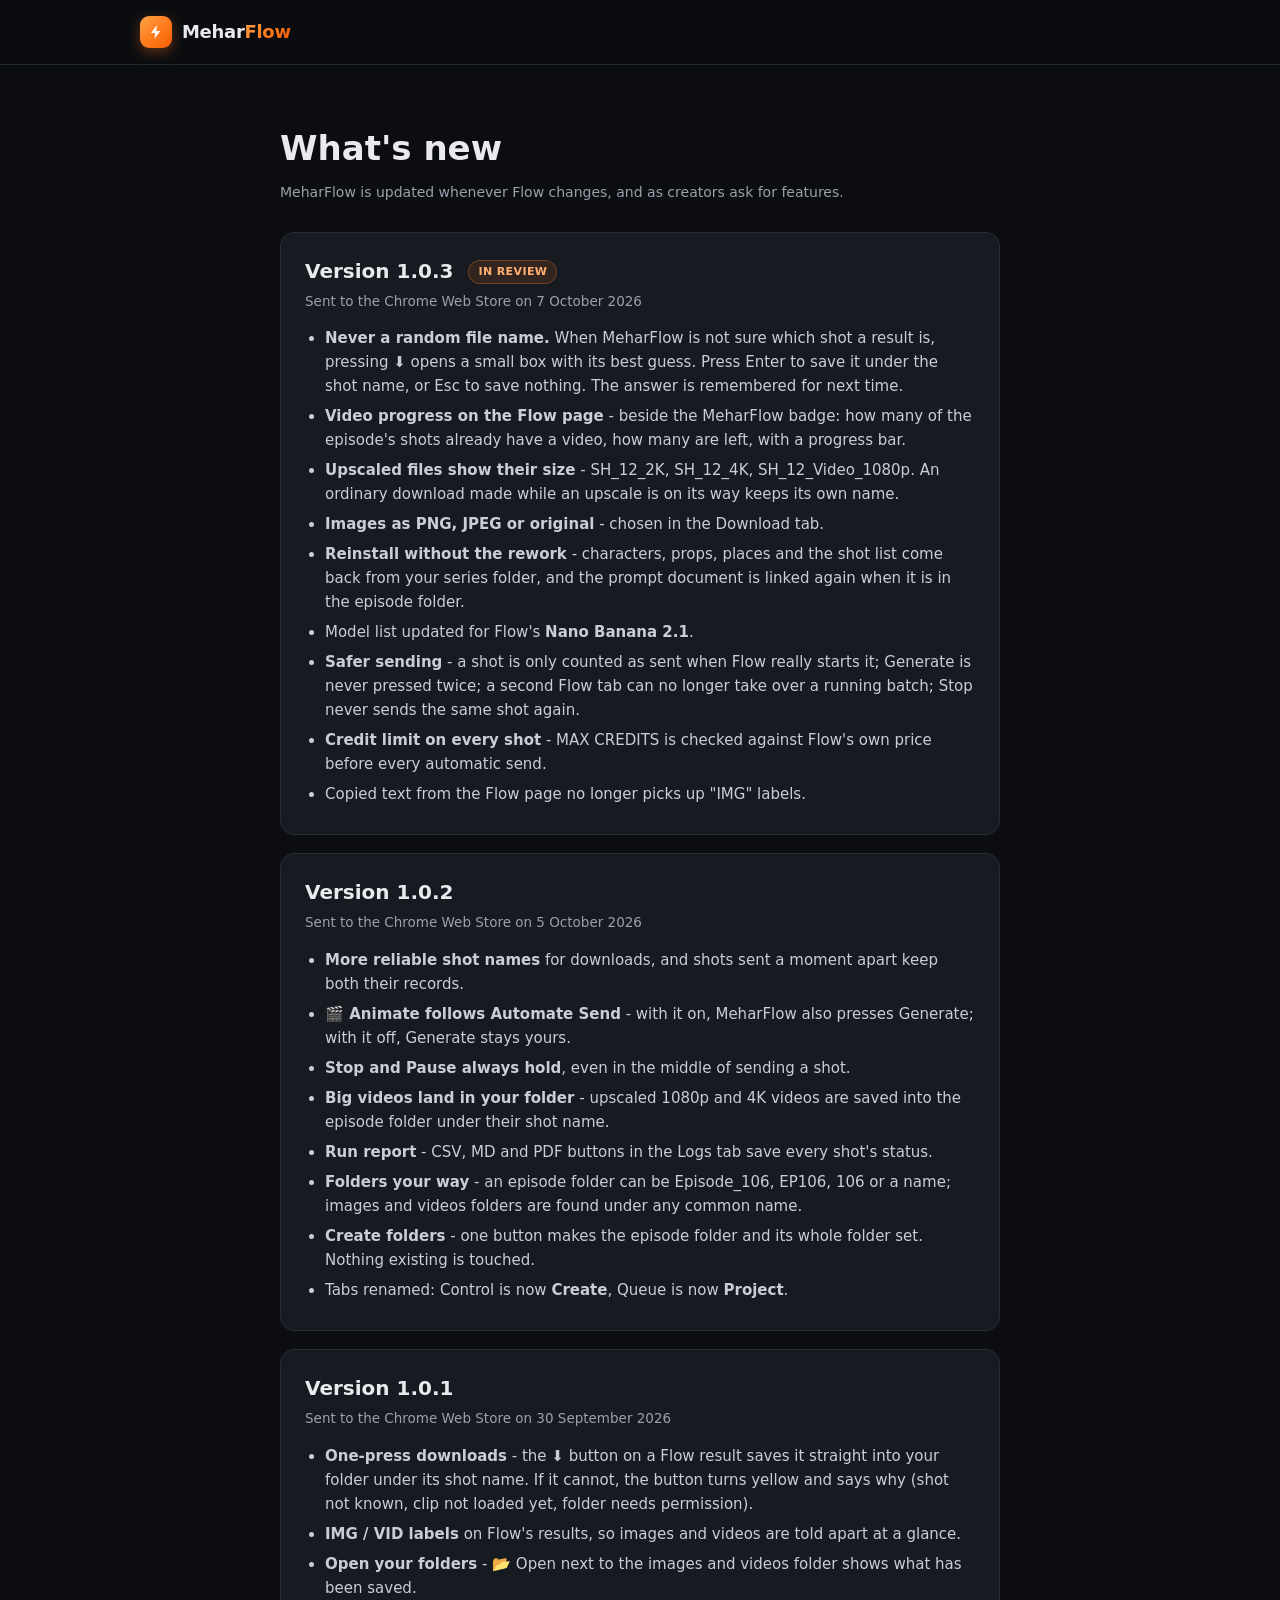
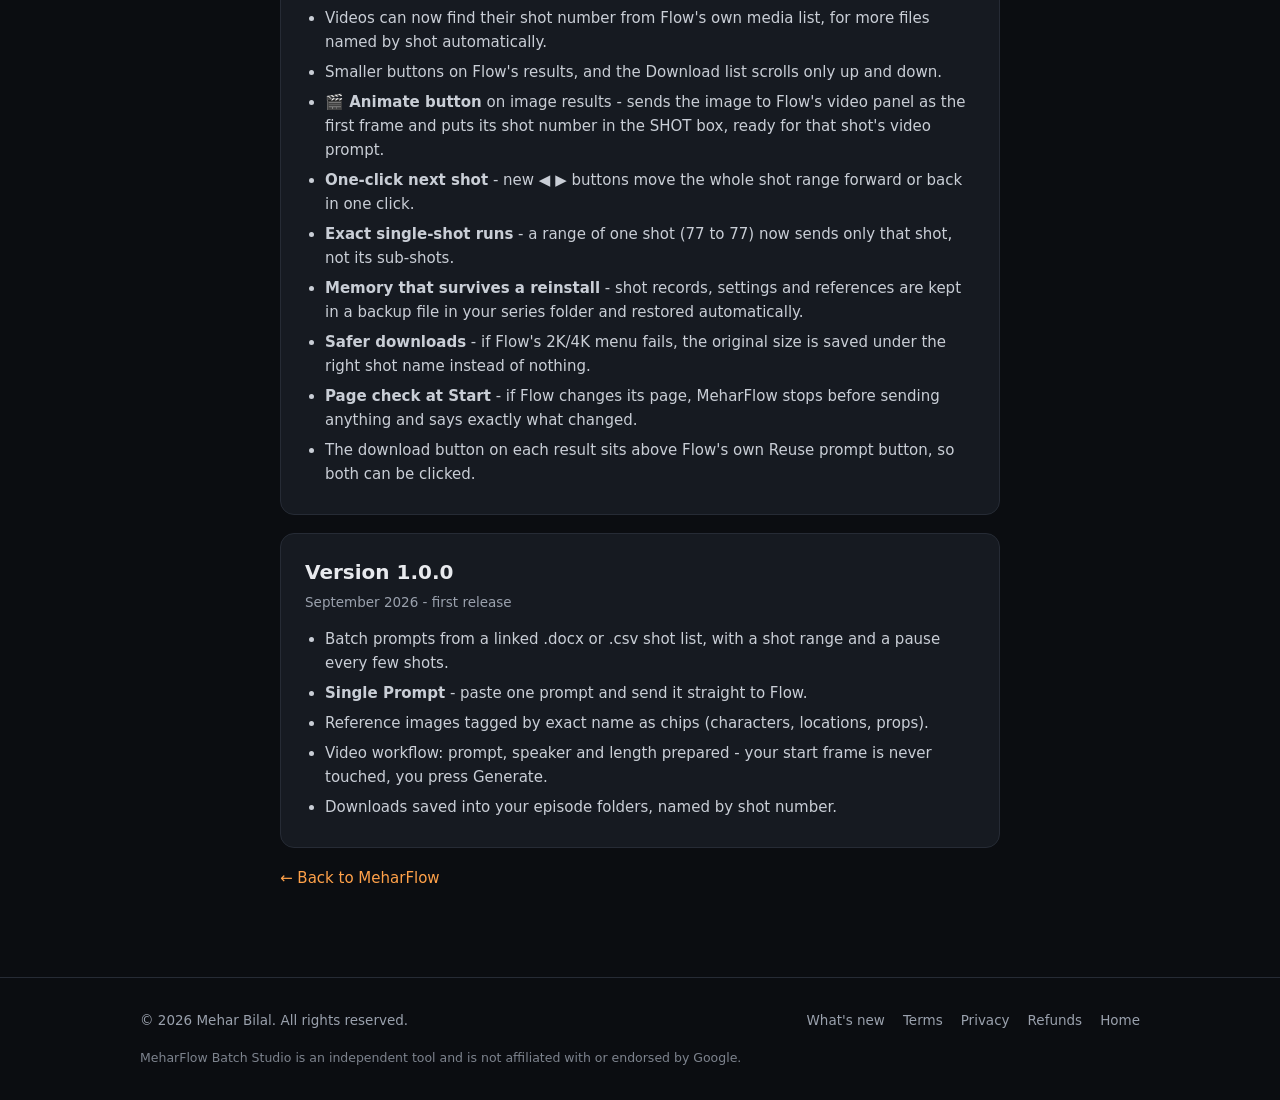
==== changelog.html @ 1f82aa05 "What's new: 1.0.3 in review Co-Authored-By: Claude Opus 5.5 <noreply@anthropic.com>" ====
<!DOCTYPE html>
<!-- MeharFlow website - Copyright (c) 2026 Mehar Bilal. All rights reserved. -->
<html lang="en">
<head>
  <meta charset="UTF-8">
  <meta name="viewport" content="width=device-width, initial-scale=1.0">
  <title>What's New - MeharFlow</title>
  <meta name="description" content="Release notes for MeharFlow Batch Studio, the Chrome extension for batch prompting in Flow.">
  <link rel="icon" href="icon128.png">
  <link rel="stylesheet" href="style.css">
  <style>
    .release { background: var(--card); border: 1px solid var(--line); border-radius: var(--radius); padding: 22px 24px; margin: 0 0 18px; }
    .release h2 { margin: 0; font-size: 20px; text-align: left; }
    .release .when { color: var(--muted); font-size: 13.5px; margin: 4px 0 14px; }
    .release ul { margin: 0; padding-left: 20px; }
    .release li { margin: 6px 0; }
    .release .tag { display: inline-block; margin-left: 8px; padding: 2px 9px; border-radius: 999px; font-size: 11px; font-weight: 700; vertical-align: middle;
      color: #ffb070; background: rgba(255, 122, 26, 0.12); border: 1px solid rgba(255, 122, 26, 0.3); text-transform: uppercase; letter-spacing: 0.4px; }
  </style>
</head>
<body>
<header class="site"><div class="wrap">
  <a class="brand" href="index.html"><span class="logo"><svg width="16" height="16" viewBox="0 0 24 24" fill="#fff" aria-hidden="true"><path d="M13.2 2 4.5 13.6h6.1L9.8 22l8.7-11.6h-6.1z"/></svg></span><span>Mehar<span class="flow">Flow</span></span></a>
</div></header>

<main class="legal">
  <h1>What's new</h1>
  <div class="updated">MeharFlow is updated whenever Flow changes, and as creators ask for features.</div>

  <div class="release">
    <h2>Version 1.0.3 <span class="tag">In review</span></h2>
    <div class="when">Sent to the Chrome Web Store on 7 October 2026</div>
    <ul>
      <li><strong>Never a random file name.</strong> When MeharFlow is not sure which shot a result is, pressing ⬇ opens a small box with its best guess. Press Enter to save it under the shot name, or Esc to save nothing. The answer is remembered for next time.</li>
      <li><strong>Video progress on the Flow page</strong> - beside the MeharFlow badge: how many of the episode's shots already have a video, how many are left, with a progress bar.</li>
      <li><strong>Upscaled files show their size</strong> - SH_12_2K, SH_12_4K, SH_12_Video_1080p. An ordinary download made while an upscale is on its way keeps its own name.</li>
      <li><strong>Images as PNG, JPEG or original</strong> - chosen in the Download tab.</li>
      <li><strong>Reinstall without the rework</strong> - characters, props, places and the shot list come back from your series folder, and the prompt document is linked again when it is in the episode folder.</li>
      <li>Model list updated for Flow's <strong>Nano Banana 2.1</strong>.</li>
      <li><strong>Safer sending</strong> - a shot is only counted as sent when Flow really starts it; Generate is never pressed twice; a second Flow tab can no longer take over a running batch; Stop never sends the same shot again.</li>
      <li><strong>Credit limit on every shot</strong> - MAX CREDITS is checked against Flow's own price before every automatic send.</li>
      <li>Copied text from the Flow page no longer picks up "IMG" labels.</li>
    </ul>
  </div>

  <div class="release">
    <h2>Version 1.0.2</h2>
    <div class="when">Sent to the Chrome Web Store on 5 October 2026</div>
    <ul>
      <li><strong>More reliable shot names</strong> for downloads, and shots sent a moment apart keep both their records.</li>
      <li><strong>🎬 Animate follows Automate Send</strong> - with it on, MeharFlow also presses Generate; with it off, Generate stays yours.</li>
      <li><strong>Stop and Pause always hold</strong>, even in the middle of sending a shot.</li>
      <li><strong>Big videos land in your folder</strong> - upscaled 1080p and 4K videos are saved into the episode folder under their shot name.</li>
      <li><strong>Run report</strong> - CSV, MD and PDF buttons in the Logs tab save every shot's status.</li>
      <li><strong>Folders your way</strong> - an episode folder can be Episode_106, EP106, 106 or a name; images and videos folders are found under any common name.</li>
      <li><strong>Create folders</strong> - one button makes the episode folder and its whole folder set. Nothing existing is touched.</li>
      <li>Tabs renamed: Control is now <strong>Create</strong>, Queue is now <strong>Project</strong>.</li>
    </ul>
  </div>

  <div class="release">
    <h2>Version 1.0.1</h2>
    <div class="when">Sent to the Chrome Web Store on 30 September 2026</div>
    <ul>
      <li><strong>One-press downloads</strong> - the ⬇ button on a Flow result saves it straight into your folder under its shot name. If it cannot, the button turns yellow and says why (shot not known, clip not loaded yet, folder needs permission).</li>
      <li><strong>IMG / VID labels</strong> on Flow's results, so images and videos are told apart at a glance.</li>
      <li><strong>Open your folders</strong> - 📂 Open next to the images and videos folder shows what has been saved.</li>
      <li>Videos can now find their shot number from Flow's own media list, for more files named by shot automatically.</li>
      <li>Smaller buttons on Flow's results, and the Download list scrolls only up and down.</li>
      <li><strong>🎬 Animate button</strong> on image results - sends the image to Flow's video panel as the first frame and puts its shot number in the SHOT box, ready for that shot's video prompt.</li>
      <li><strong>One-click next shot</strong> - new ◀ ▶ buttons move the whole shot range forward or back in one click.</li>
      <li><strong>Exact single-shot runs</strong> - a range of one shot (77 to 77) now sends only that shot, not its sub-shots.</li>
      <li><strong>Memory that survives a reinstall</strong> - shot records, settings and references are kept in a backup file in your series folder and restored automatically.</li>
      <li><strong>Safer downloads</strong> - if Flow's 2K/4K menu fails, the original size is saved under the right shot name instead of nothing.</li>
      <li><strong>Page check at Start</strong> - if Flow changes its page, MeharFlow stops before sending anything and says exactly what changed.</li>
      <li>The download button on each result sits above Flow's own Reuse prompt button, so both can be clicked.</li>
    </ul>
  </div>

  <div class="release">
    <h2>Version 1.0.0</h2>
    <div class="when">September 2026 - first release</div>
    <ul>
      <li>Batch prompts from a linked .docx or .csv shot list, with a shot range and a pause every few shots.</li>
      <li><strong>Single Prompt</strong> - paste one prompt and send it straight to Flow.</li>
      <li>Reference images tagged by exact name as chips (characters, locations, props).</li>
      <li>Video workflow: prompt, speaker and length prepared - your start frame is never touched, you press Generate.</li>
      <li>Downloads saved into your episode folders, named by shot number.</li>
    </ul>
  </div>

  <p><a href="index.html">← Back to MeharFlow</a></p>
</main>

<footer class="site"><div class="wrap">
  <span>© 2026 Mehar Bilal. All rights reserved.</span>
  <nav><a href="changelog.html">What's new</a><a href="terms.html">Terms</a><a href="privacy.html">Privacy</a><a href="refund.html">Refunds</a><a href="index.html">Home</a></nav>
  <span class="note">MeharFlow Batch Studio is an independent tool and is not affiliated with or endorsed by Google.</span>
</div></footer>
</body>
</html>
---- style.css ----
/* MeharFlow website - Copyright (c) 2026 Mehar Bilal. All rights reserved. */
:root {
  --bg: #0b0d11;
  --bg-2: #12151b;
  --card: #161a21;
  --line: #262b35;
  --text: #e8eaee;
  --muted: #9aa1ad;
  --accent: #ff7a1a;
  --accent-2: #ffa149;
  --grad: linear-gradient(135deg, #ffa149 0%, #ff7a1a 55%, #f25c05 100%);
  --radius: 14px;
}

* { box-sizing: border-box; }
html { scroll-behavior: smooth; }
body {
  margin: 0;
  background: var(--bg);
  color: var(--text);
  font-family: Inter, "Segoe UI", Roboto, system-ui, sans-serif;
  line-height: 1.6;
  -webkit-font-smoothing: antialiased;
}
a { color: var(--accent-2); text-decoration: none; }
a:hover { text-decoration: underline; }

.wrap { max-width: 1040px; margin: 0 auto; padding: 0 20px; }

/* Header */
header.site {
  position: sticky; top: 0; z-index: 10;
  background: rgba(11, 13, 17, 0.85);
  backdrop-filter: blur(10px);
  border-bottom: 1px solid var(--line);
}
header.site .wrap { display: flex; align-items: center; justify-content: space-between; height: 64px; gap: 16px; }
.brand { display: flex; align-items: center; gap: 10px; color: var(--text); font-weight: 800; font-size: 18px; letter-spacing: -0.3px; }
.brand:hover { text-decoration: none; }
.brand .logo {
  width: 32px; height: 32px; border-radius: 9px; display: grid; place-items: center;
  background: var(--grad); box-shadow: 0 4px 14px rgba(255, 122, 26, 0.35);
}
.brand .flow { background: var(--grad); -webkit-background-clip: text; background-clip: text; color: transparent; }
nav.links { display: flex; gap: 22px; font-size: 14px; }
nav.links a { color: var(--muted); }
nav.links a:hover { color: var(--text); text-decoration: none; }

/* Buttons */
.btn {
  display: inline-block; padding: 12px 22px; border-radius: 10px; font-weight: 700; font-size: 15px;
  background: var(--grad); color: #fff; box-shadow: 0 6px 20px rgba(255, 122, 26, 0.35);
}
.btn:hover { text-decoration: none; filter: brightness(1.06); }
.btn.ghost { background: transparent; color: var(--text); border: 1px solid var(--line); box-shadow: none; }

/* Hero */
.hero { padding: 88px 0 64px; text-align: center; }
.badge {
  display: inline-block; padding: 5px 12px; border-radius: 999px; font-size: 12px; font-weight: 700;
  color: #ffb070; background: rgba(255, 122, 26, 0.12); border: 1px solid rgba(255, 122, 26, 0.3);
  letter-spacing: 0.4px; text-transform: uppercase;
}
.hero h1 { font-size: clamp(34px, 6vw, 56px); line-height: 1.1; margin: 20px 0 16px; letter-spacing: -1px; }
.hero h1 .flow { background: var(--grad); -webkit-background-clip: text; background-clip: text; color: transparent; }
.hero p.lead { font-size: clamp(16px, 2.2vw, 19px); color: var(--muted); max-width: 680px; margin: 0 auto 32px; }
.hero .cta { display: flex; gap: 12px; justify-content: center; flex-wrap: wrap; }

/* Sections */
section { padding: 64px 0; border-top: 1px solid var(--line); }
section h2 { font-size: clamp(26px, 4vw, 34px); margin: 0 0 10px; letter-spacing: -0.5px; text-align: center; }
section p.sub { color: var(--muted); text-align: center; max-width: 620px; margin: 0 auto 40px; }

.grid { display: grid; grid-template-columns: repeat(auto-fit, minmax(240px, 1fr)); gap: 16px; }
.card { background: var(--card); border: 1px solid var(--line); border-radius: var(--radius); padding: 22px; }
.card .ico { font-size: 22px; margin-bottom: 8px; }
.card h3 { margin: 0 0 6px; font-size: 17px; }
.card p { margin: 0; color: var(--muted); font-size: 14.5px; }

.steps { counter-reset: step; display: grid; gap: 14px; max-width: 720px; margin: 0 auto; }
.step { display: flex; gap: 16px; align-items: flex-start; background: var(--card); border: 1px solid var(--line); border-radius: var(--radius); padding: 18px 20px; }
.step::before {
  counter-increment: step; content: counter(step);
  flex: 0 0 32px; height: 32px; border-radius: 50%; display: grid; place-items: center;
  background: var(--grad); color: #fff; font-weight: 800;
}
.step h3 { margin: 2px 0 4px; font-size: 16px; }
.step p { margin: 0; color: var(--muted); font-size: 14.5px; }

.shot {
  max-width: 900px; margin: 0 auto; aspect-ratio: 16 / 10; border-radius: var(--radius);
  border: 1px dashed var(--line); background: var(--bg-2);
  display: grid; place-items: center; color: var(--muted); font-size: 14px; overflow: hidden;
}
.shot img { width: 100%; height: 100%; object-fit: cover; display: block; }

.price-grid { display: grid; grid-template-columns: repeat(auto-fit, minmax(280px, 1fr)); gap: 18px; max-width: 760px; margin: 0 auto; }
.price-card { max-width: 440px; width: 100%; margin: 0 auto; text-align: center; padding: 32px 26px; }
.price-card.featured { border-color: rgba(255, 122, 26, 0.55); box-shadow: 0 0 0 1px rgba(255, 122, 26, 0.25), 0 12px 40px rgba(255, 122, 26, 0.12); }
.price-card .per { font-size: 16px; font-weight: 600; color: var(--muted); margin-left: 4px; }
.price-card .price { font-size: 38px; font-weight: 800; margin: 6px 0; }
.price-card ul { list-style: none; padding: 0; margin: 20px 0 26px; text-align: left; }
.price-card li { padding: 7px 0; border-bottom: 1px solid var(--line); color: var(--muted); font-size: 14.5px; }
.price-card li::before { content: "✓"; color: var(--accent); font-weight: 800; margin-right: 10px; }

.faq { max-width: 720px; margin: 0 auto; }
.faq details { background: var(--card); border: 1px solid var(--line); border-radius: 12px; padding: 14px 18px; margin-bottom: 10px; }
.faq summary { cursor: pointer; font-weight: 700; }
.faq details p { color: var(--muted); margin: 10px 0 0; font-size: 14.5px; }

/* Legal pages */
.legal { max-width: 760px; margin: 0 auto; padding: 56px 20px 72px; }
.legal h1 { font-size: 34px; margin: 0 0 6px; }
.legal .updated { color: var(--muted); font-size: 14px; margin-bottom: 28px; }
.legal h2 { font-size: 20px; margin: 30px 0 8px; text-align: left; }
.legal p, .legal li { color: #c9ced6; font-size: 15px; }

/* Footer */
footer.site { border-top: 1px solid var(--line); padding: 32px 0; color: var(--muted); font-size: 13.5px; }
footer.site .wrap { display: flex; justify-content: space-between; gap: 16px; flex-wrap: wrap; }
footer.site nav { display: flex; gap: 18px; flex-wrap: wrap; }
footer.site a { color: var(--muted); }
footer.site .note { flex-basis: 100%; font-size: 12.5px; opacity: 0.8; }

@media (max-width: 640px) {
  nav.links { display: none; }
  .hero { padding: 64px 0 48px; }
  section { padding: 48px 0; }
}
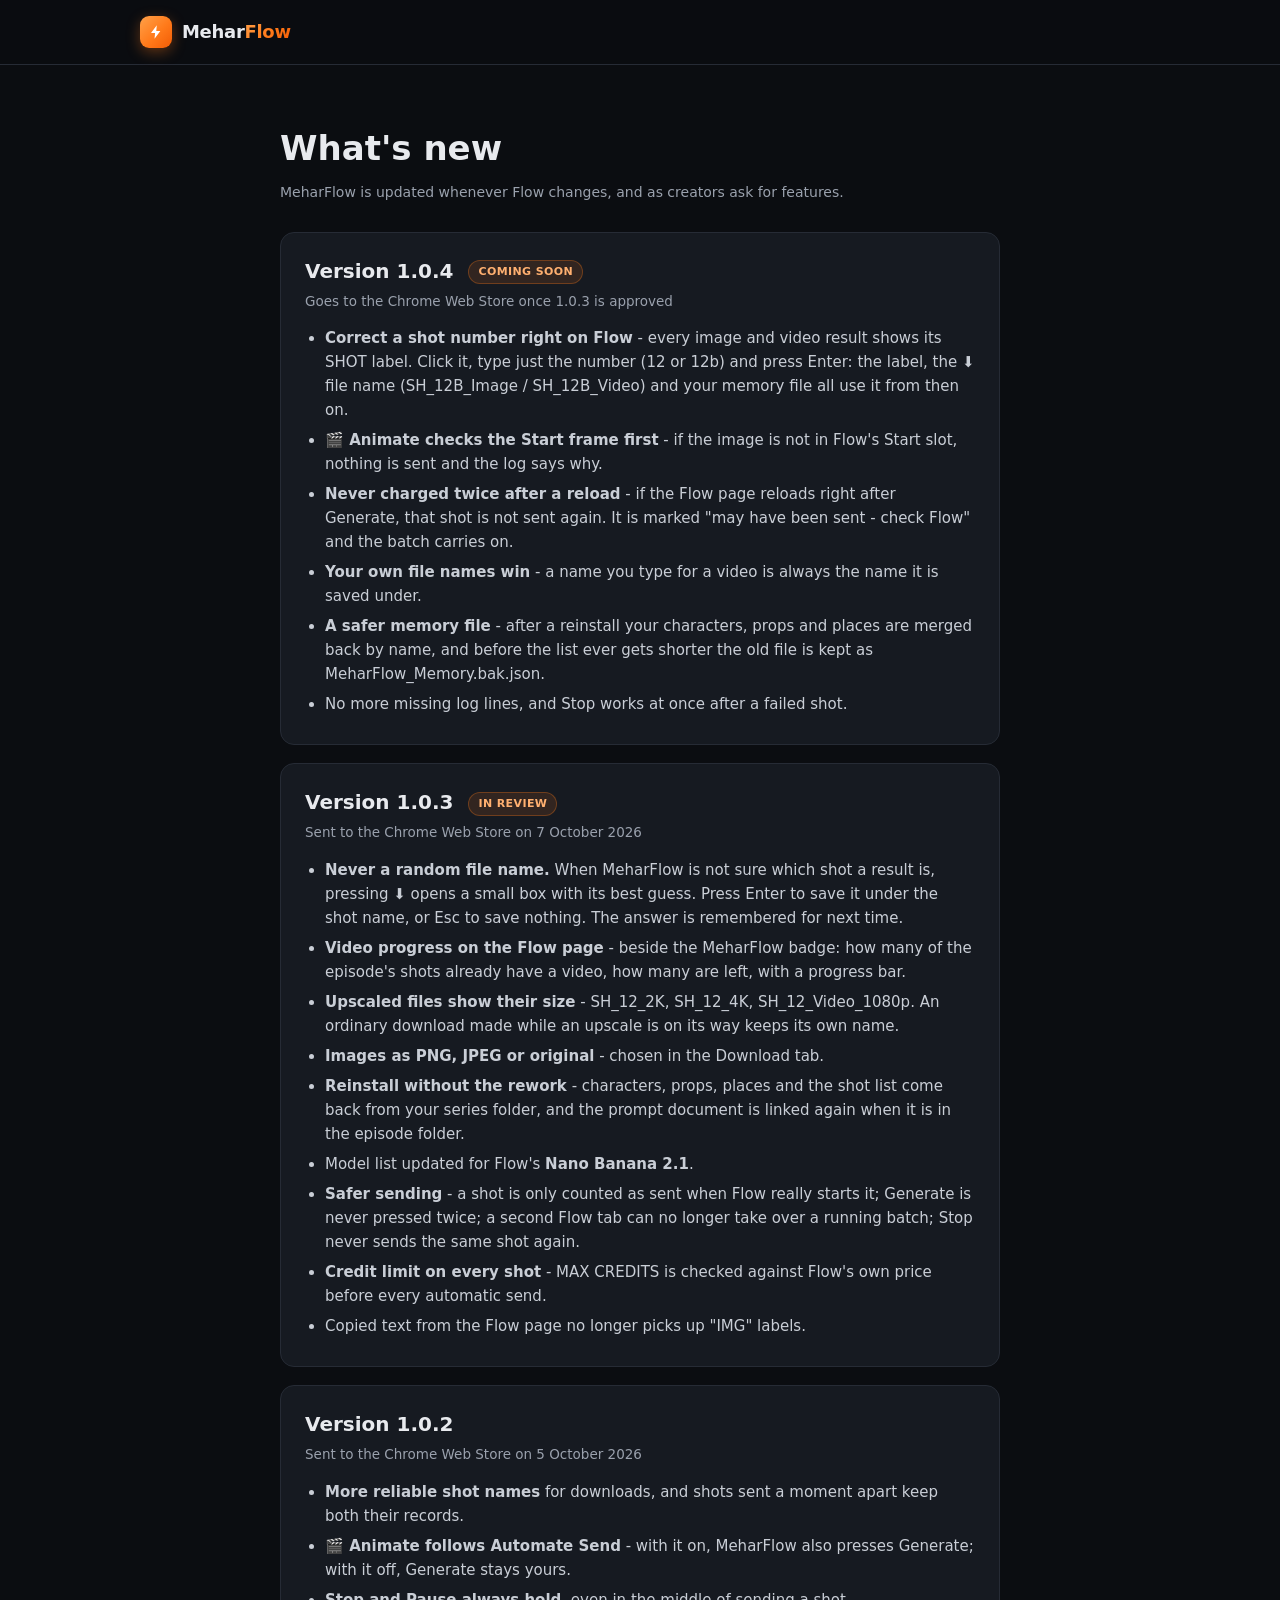
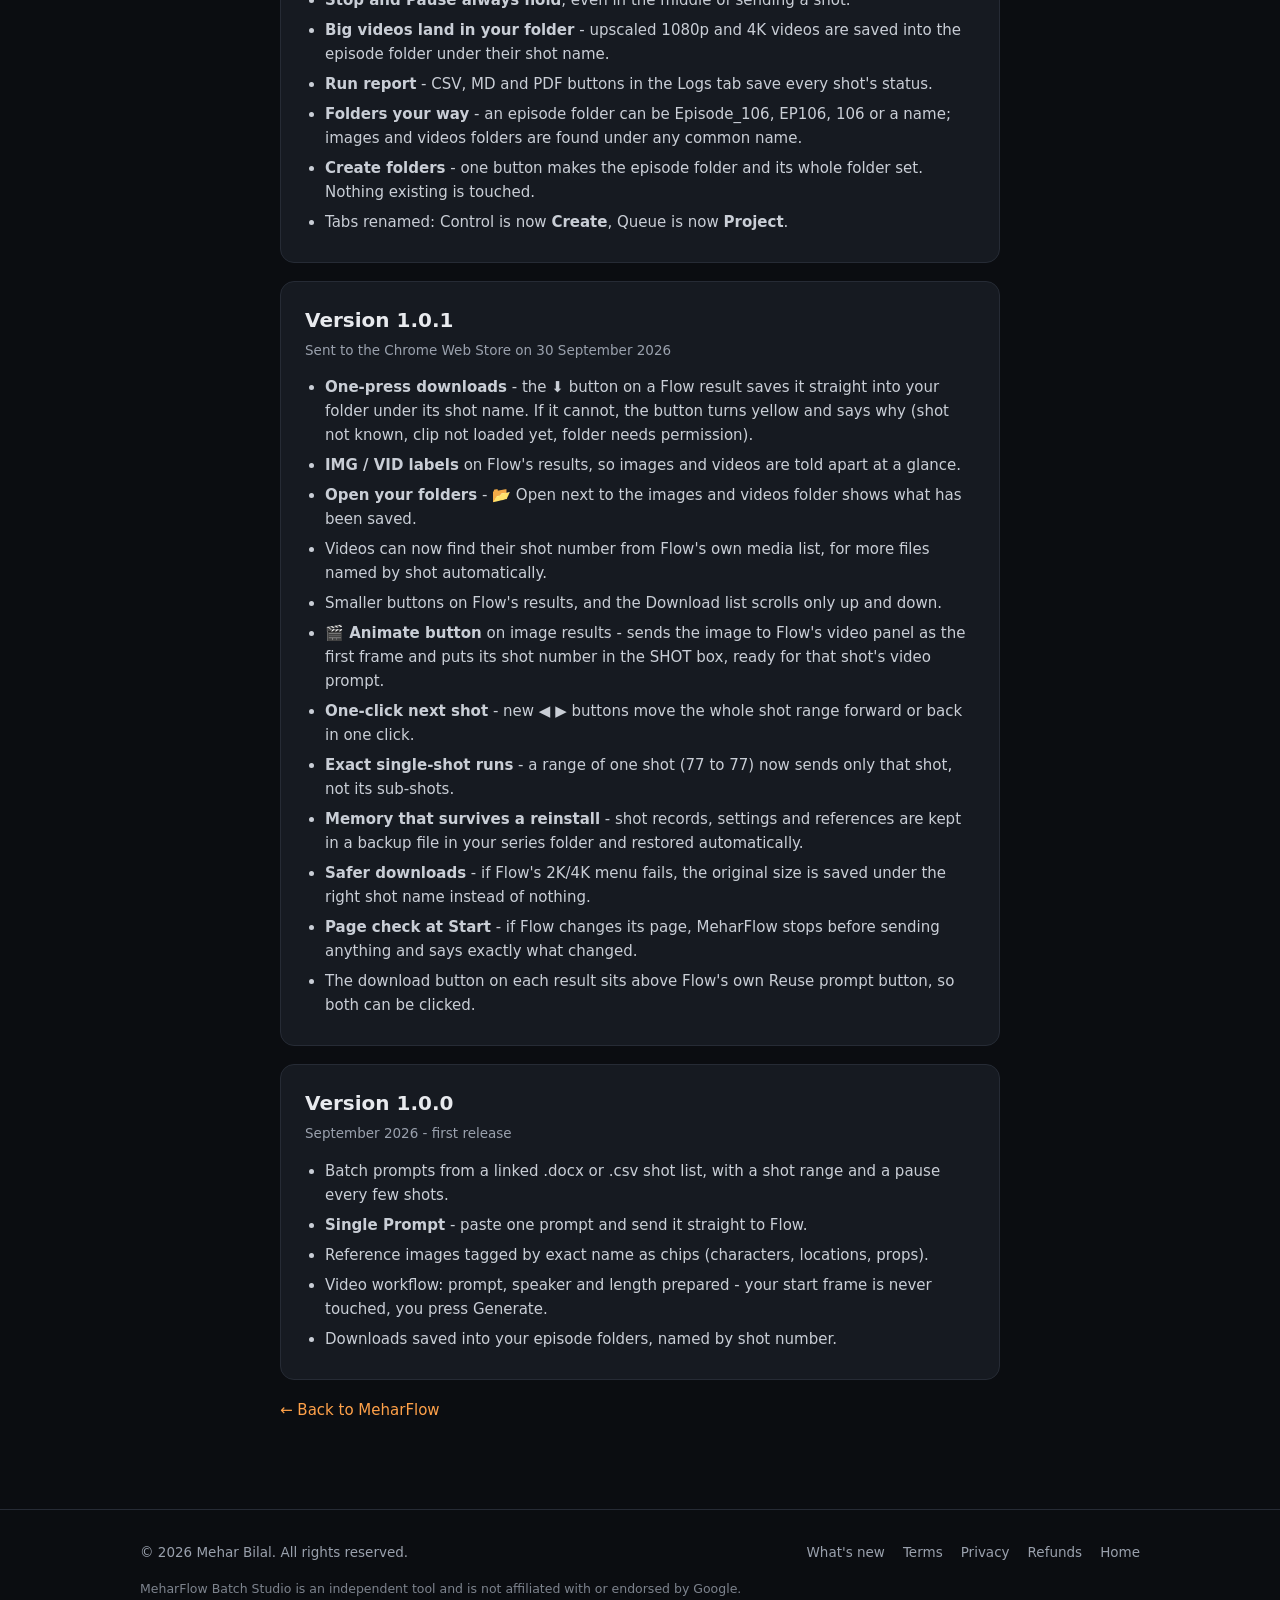
==== commit 370e4448: "What's new: 1.0.4 coming soon; Privacy: the .bak memory copy Co-Authored-By: Claude Opus 5.5 <norepl" ====
--- a/changelog.html
+++ b/changelog.html
@@ -26,6 +26,19 @@
 <main class="legal">
   <h1>What's new</h1>
   <div class="updated">MeharFlow is updated whenever Flow changes, and as creators ask for features.</div>
+
+  <div class="release">
+    <h2>Version 1.0.4 <span class="tag">Coming soon</span></h2>
+    <div class="when">Goes to the Chrome Web Store once 1.0.3 is approved</div>
+    <ul>
+      <li><strong>Correct a shot number right on Flow</strong> - every image and video result shows its SHOT label. Click it, type just the number (12 or 12b) and press Enter: the label, the ⬇ file name (SH_12B_Image / SH_12B_Video) and your memory file all use it from then on.</li>
+      <li><strong>🎬 Animate checks the Start frame first</strong> - if the image is not in Flow's Start slot, nothing is sent and the log says why.</li>
+      <li><strong>Never charged twice after a reload</strong> - if the Flow page reloads right after Generate, that shot is not sent again. It is marked "may have been sent - check Flow" and the batch carries on.</li>
+      <li><strong>Your own file names win</strong> - a name you type for a video is always the name it is saved under.</li>
+      <li><strong>A safer memory file</strong> - after a reinstall your characters, props and places are merged back by name, and before the list ever gets shorter the old file is kept as MeharFlow_Memory.bak.json.</li>
+      <li>No more missing log lines, and Stop works at once after a failed shot.</li>
+    </ul>
+  </div>
 
   <div class="release">
     <h2>Version 1.0.3 <span class="tag">In review</span></h2>
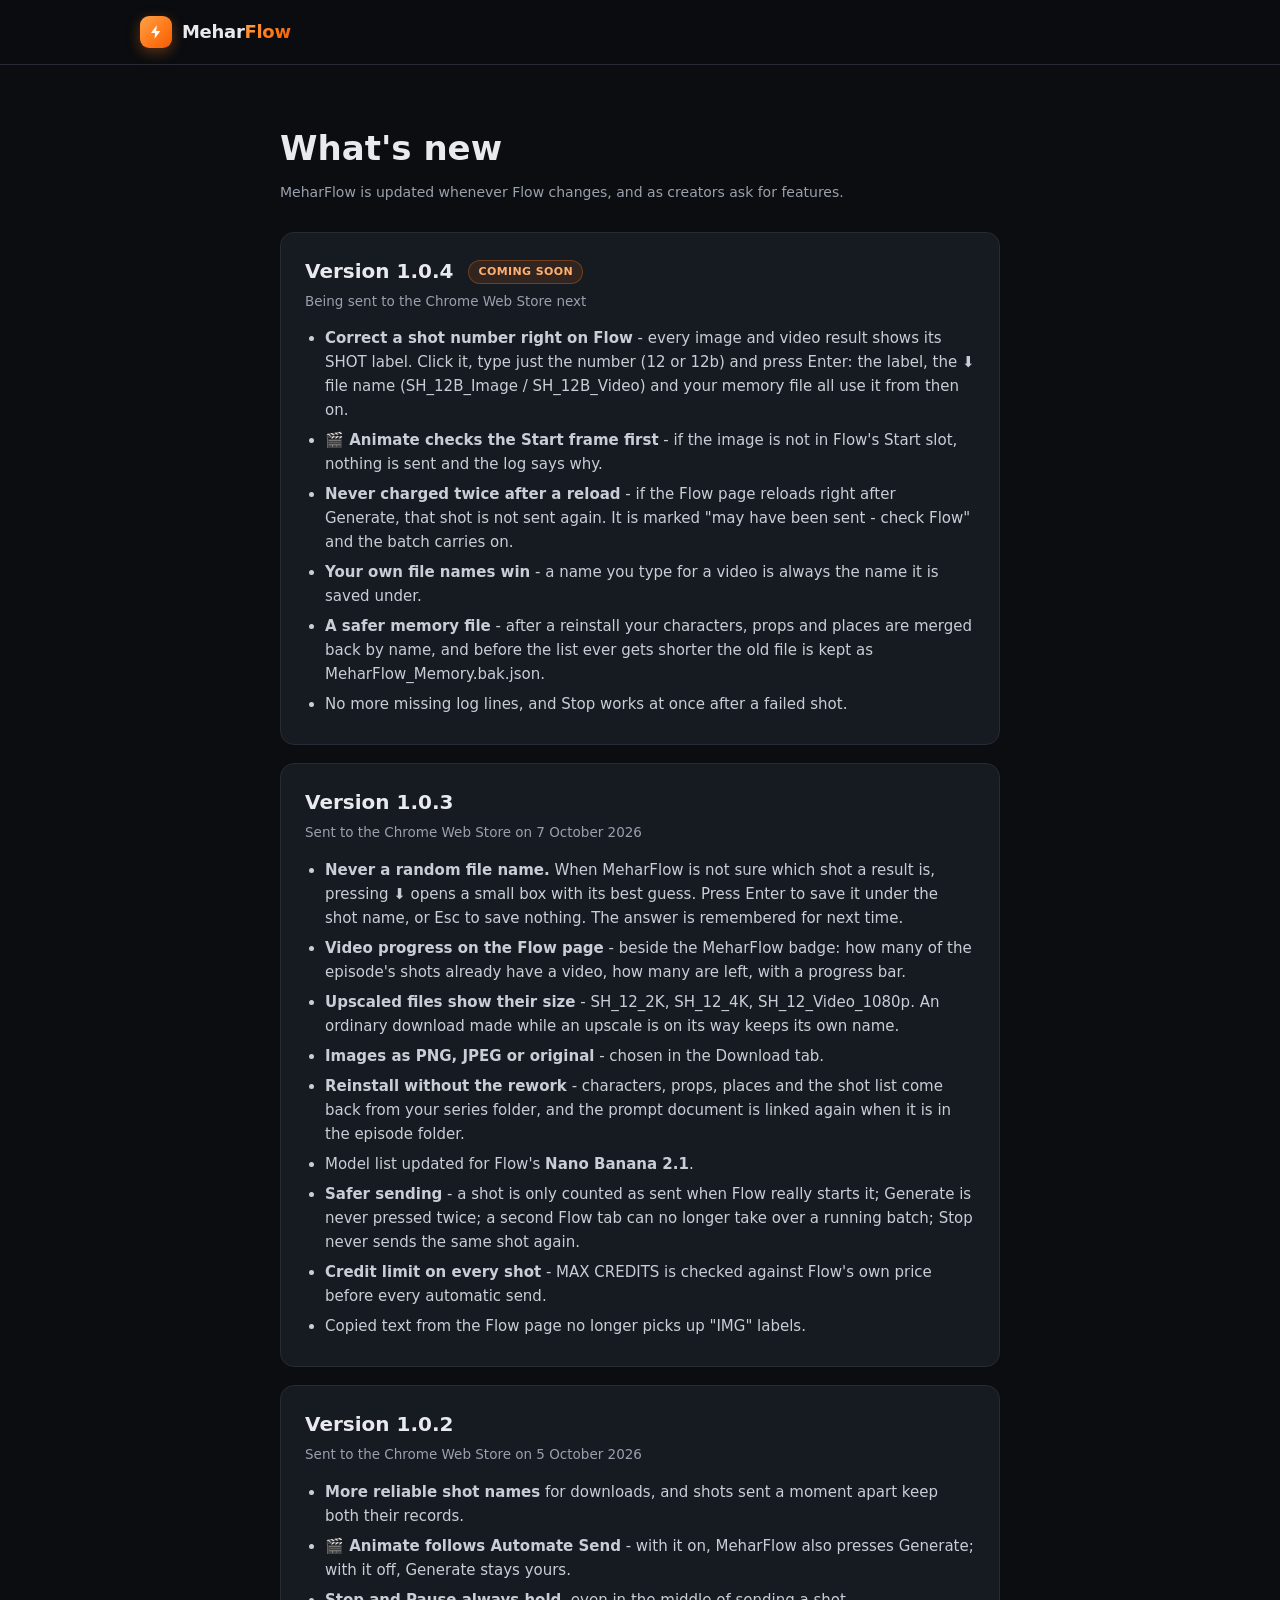
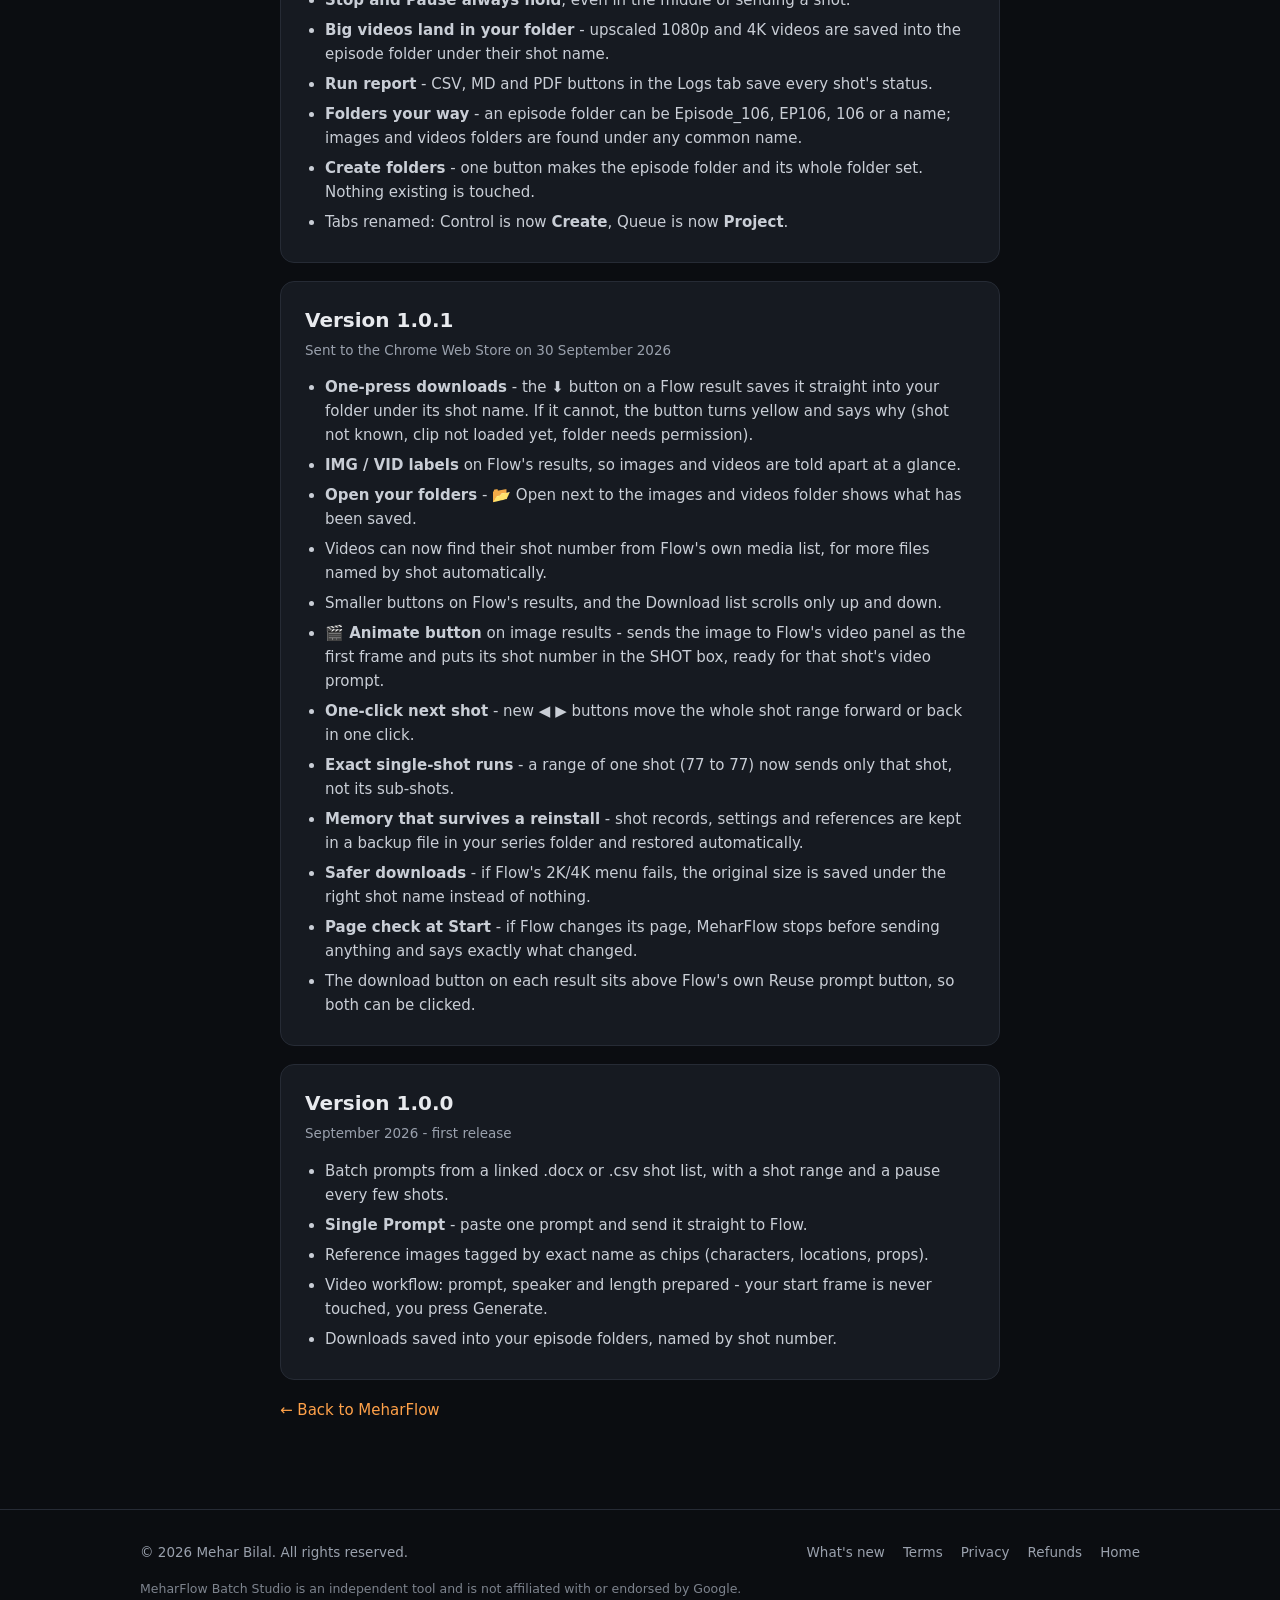
==== commit 4c2ff214: "What's new: 1.0.3 is published Co-Authored-By: Claude Opus 5.5 <noreply@anthropic.com>" ====
--- a/changelog.html
+++ b/changelog.html
@@ -29,7 +29,7 @@
 
   <div class="release">
     <h2>Version 1.0.4 <span class="tag">Coming soon</span></h2>
-    <div class="when">Goes to the Chrome Web Store once 1.0.3 is approved</div>
+    <div class="when">Being sent to the Chrome Web Store next</div>
     <ul>
       <li><strong>Correct a shot number right on Flow</strong> - every image and video result shows its SHOT label. Click it, type just the number (12 or 12b) and press Enter: the label, the ⬇ file name (SH_12B_Image / SH_12B_Video) and your memory file all use it from then on.</li>
       <li><strong>🎬 Animate checks the Start frame first</strong> - if the image is not in Flow's Start slot, nothing is sent and the log says why.</li>
@@ -41,7 +41,7 @@
   </div>
 
   <div class="release">
-    <h2>Version 1.0.3 <span class="tag">In review</span></h2>
+    <h2>Version 1.0.3</h2>
     <div class="when">Sent to the Chrome Web Store on 7 October 2026</div>
     <ul>
       <li><strong>Never a random file name.</strong> When MeharFlow is not sure which shot a result is, pressing ⬇ opens a small box with its best guess. Press Enter to save it under the shot name, or Esc to save nothing. The answer is remembered for next time.</li>
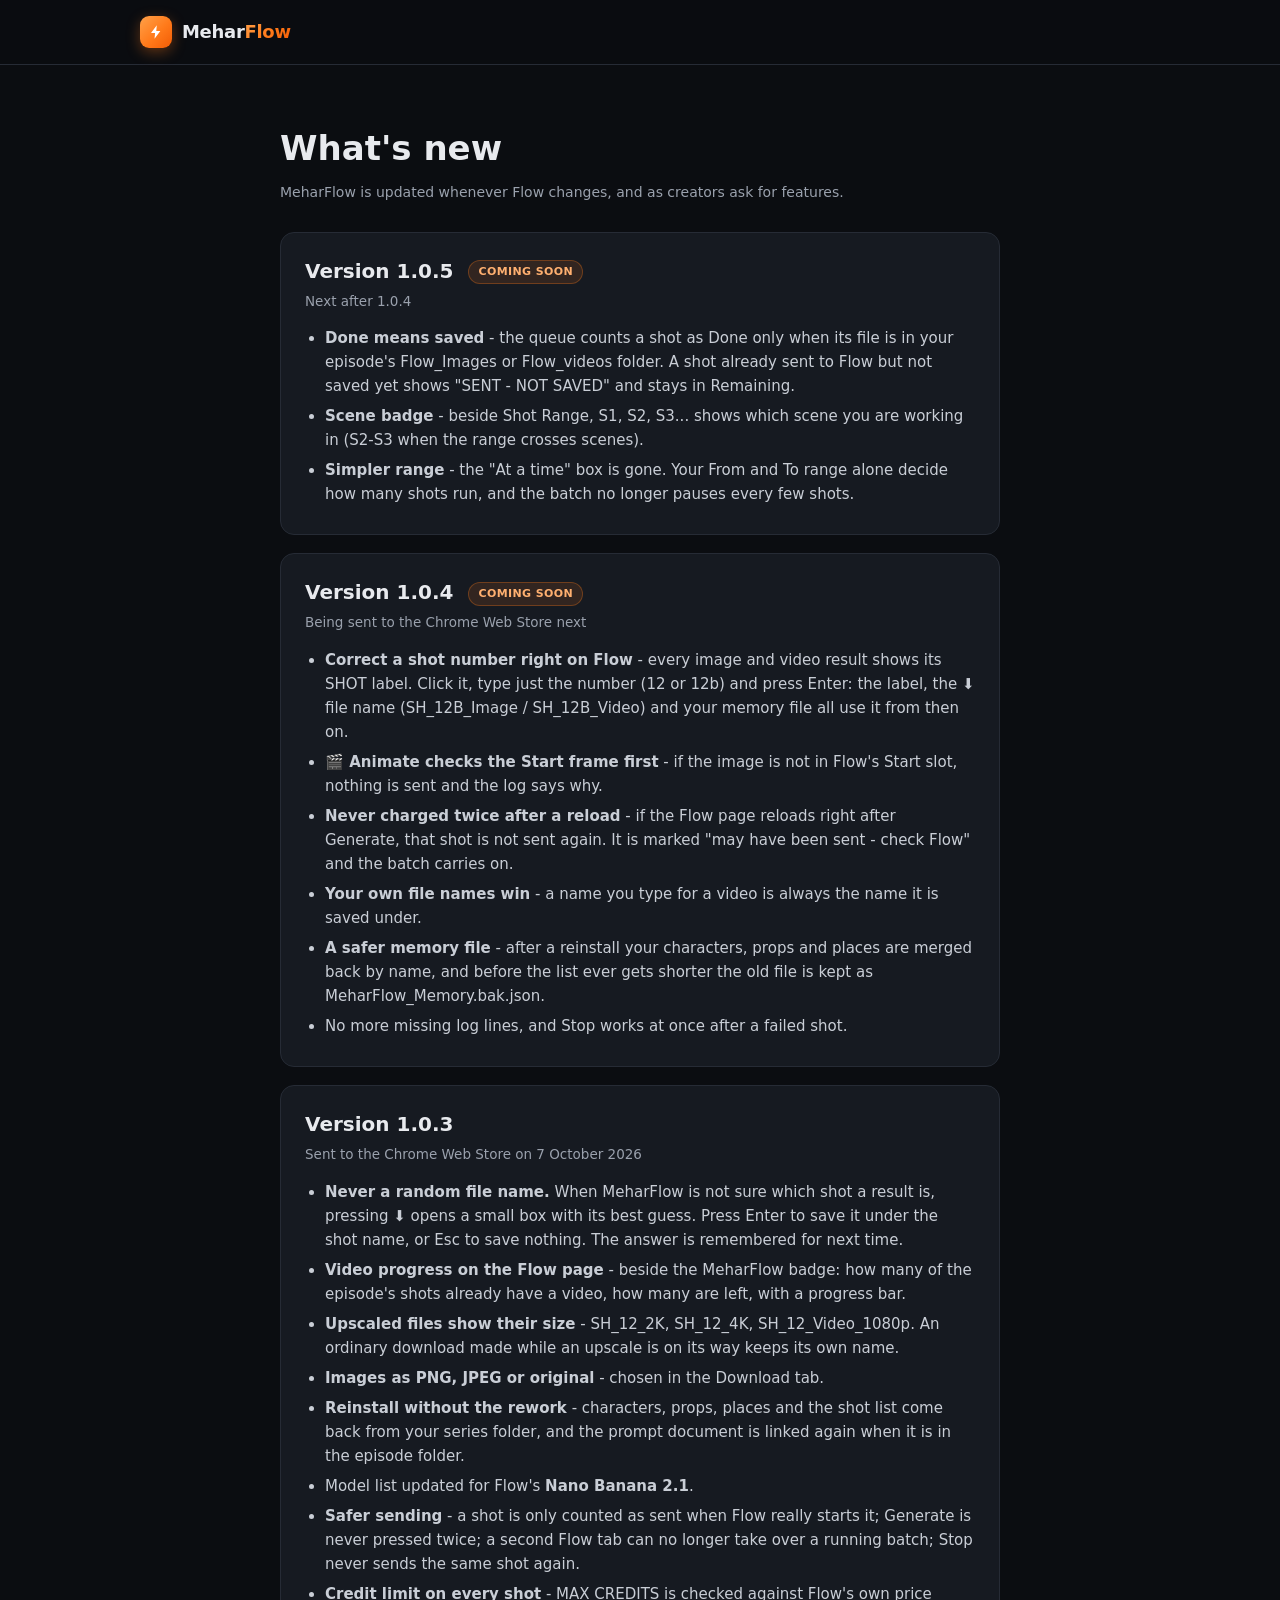
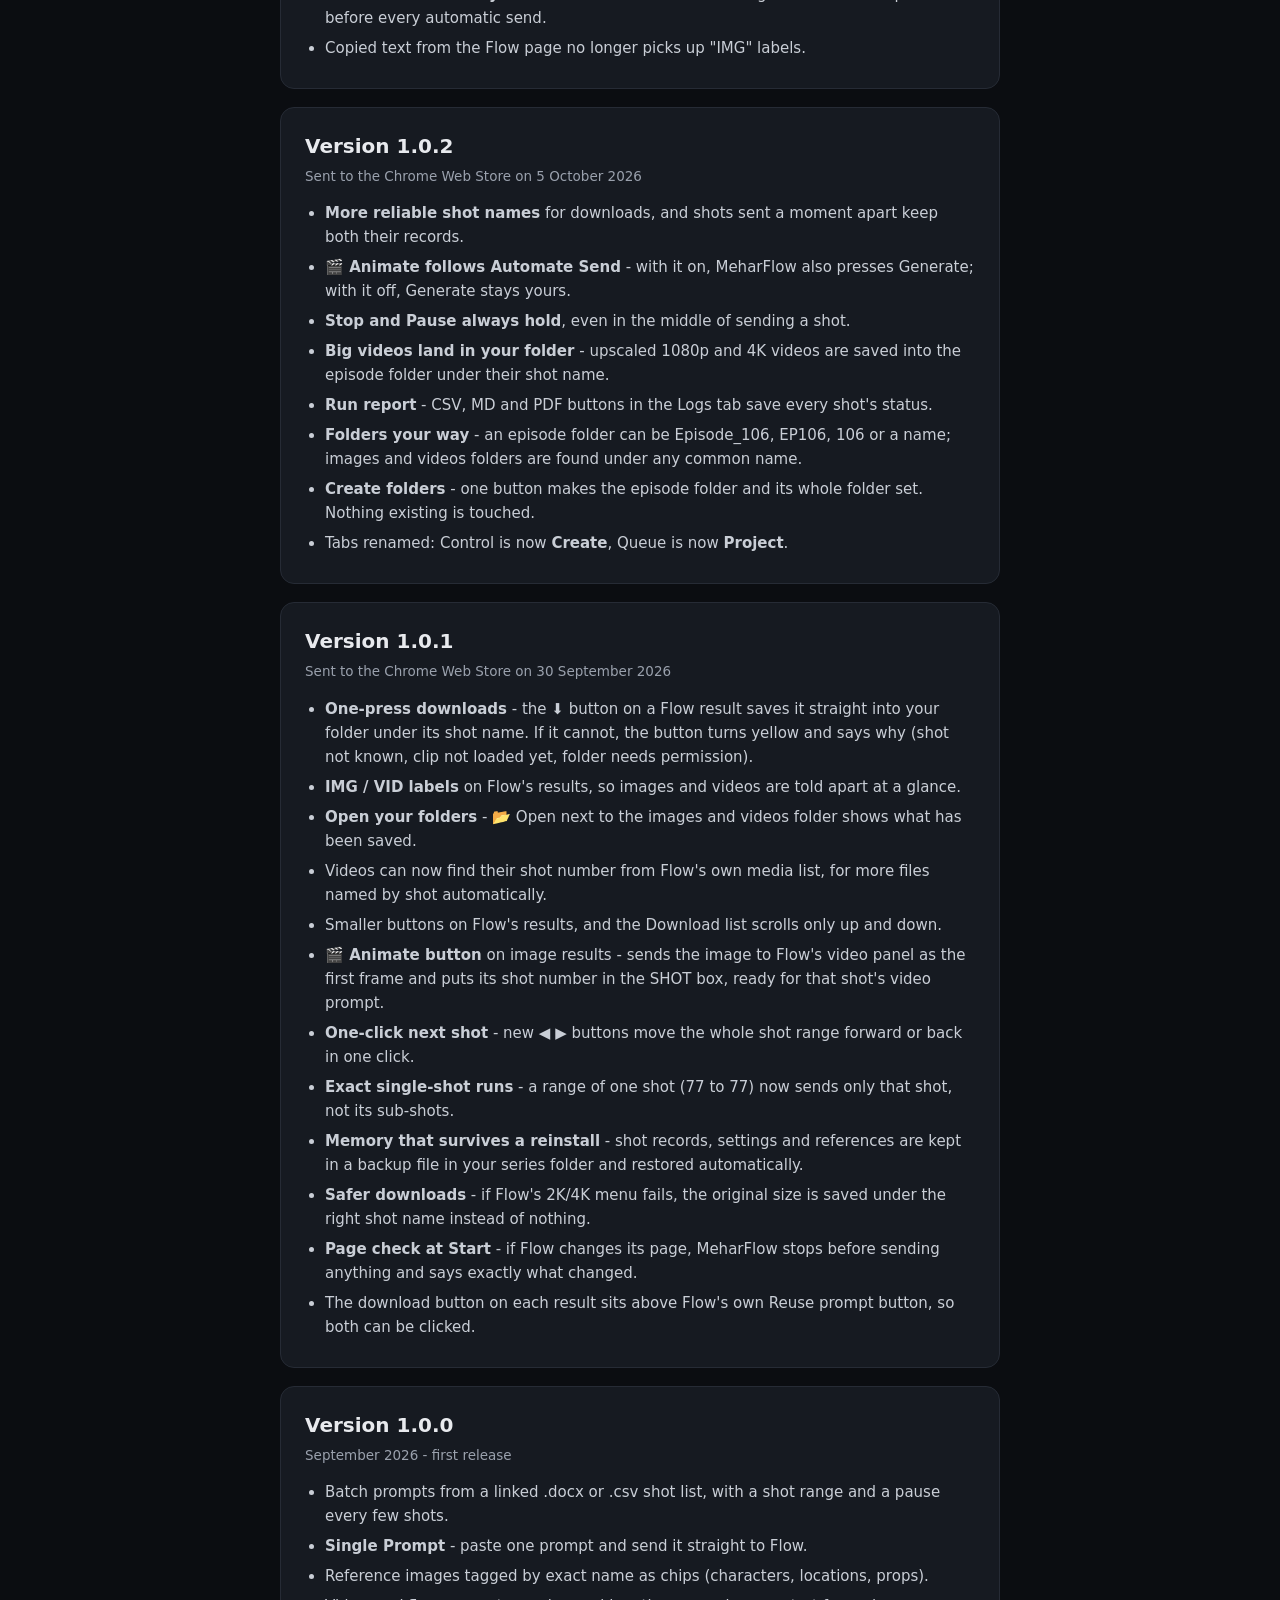
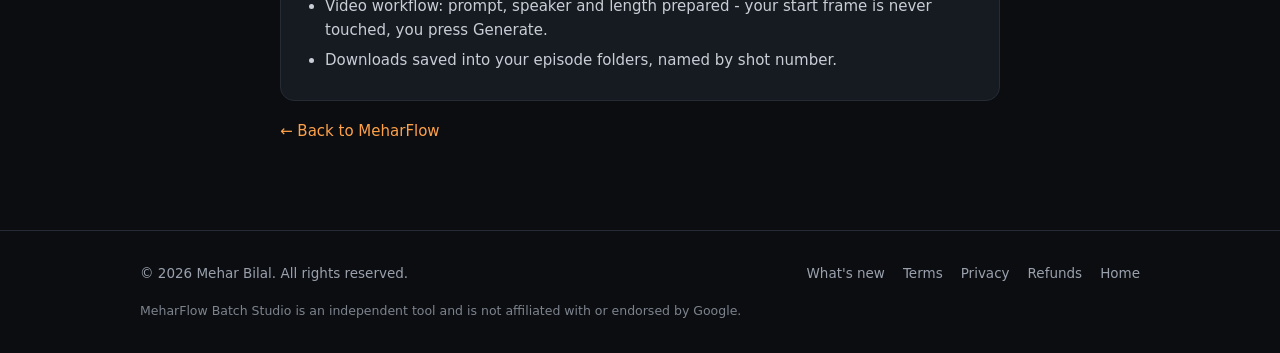
==== commit b066721a: "Changelog: 1.0.5 coming soon Co-Authored-By: Claude Sonnet 5.5 <noreply@anthropic.com>" ====
--- a/changelog.html
+++ b/changelog.html
@@ -26,6 +26,16 @@
 <main class="legal">
   <h1>What's new</h1>
   <div class="updated">MeharFlow is updated whenever Flow changes, and as creators ask for features.</div>
+
+  <div class="release">
+    <h2>Version 1.0.5 <span class="tag">Coming soon</span></h2>
+    <div class="when">Next after 1.0.4</div>
+    <ul>
+      <li><strong>Done means saved</strong> - the queue counts a shot as Done only when its file is in your episode's Flow_Images or Flow_videos folder. A shot already sent to Flow but not saved yet shows "SENT - NOT SAVED" and stays in Remaining.</li>
+      <li><strong>Scene badge</strong> - beside Shot Range, S1, S2, S3... shows which scene you are working in (S2-S3 when the range crosses scenes).</li>
+      <li><strong>Simpler range</strong> - the "At a time" box is gone. Your From and To range alone decide how many shots run, and the batch no longer pauses every few shots.</li>
+    </ul>
+  </div>
 
   <div class="release">
     <h2>Version 1.0.4 <span class="tag">Coming soon</span></h2>
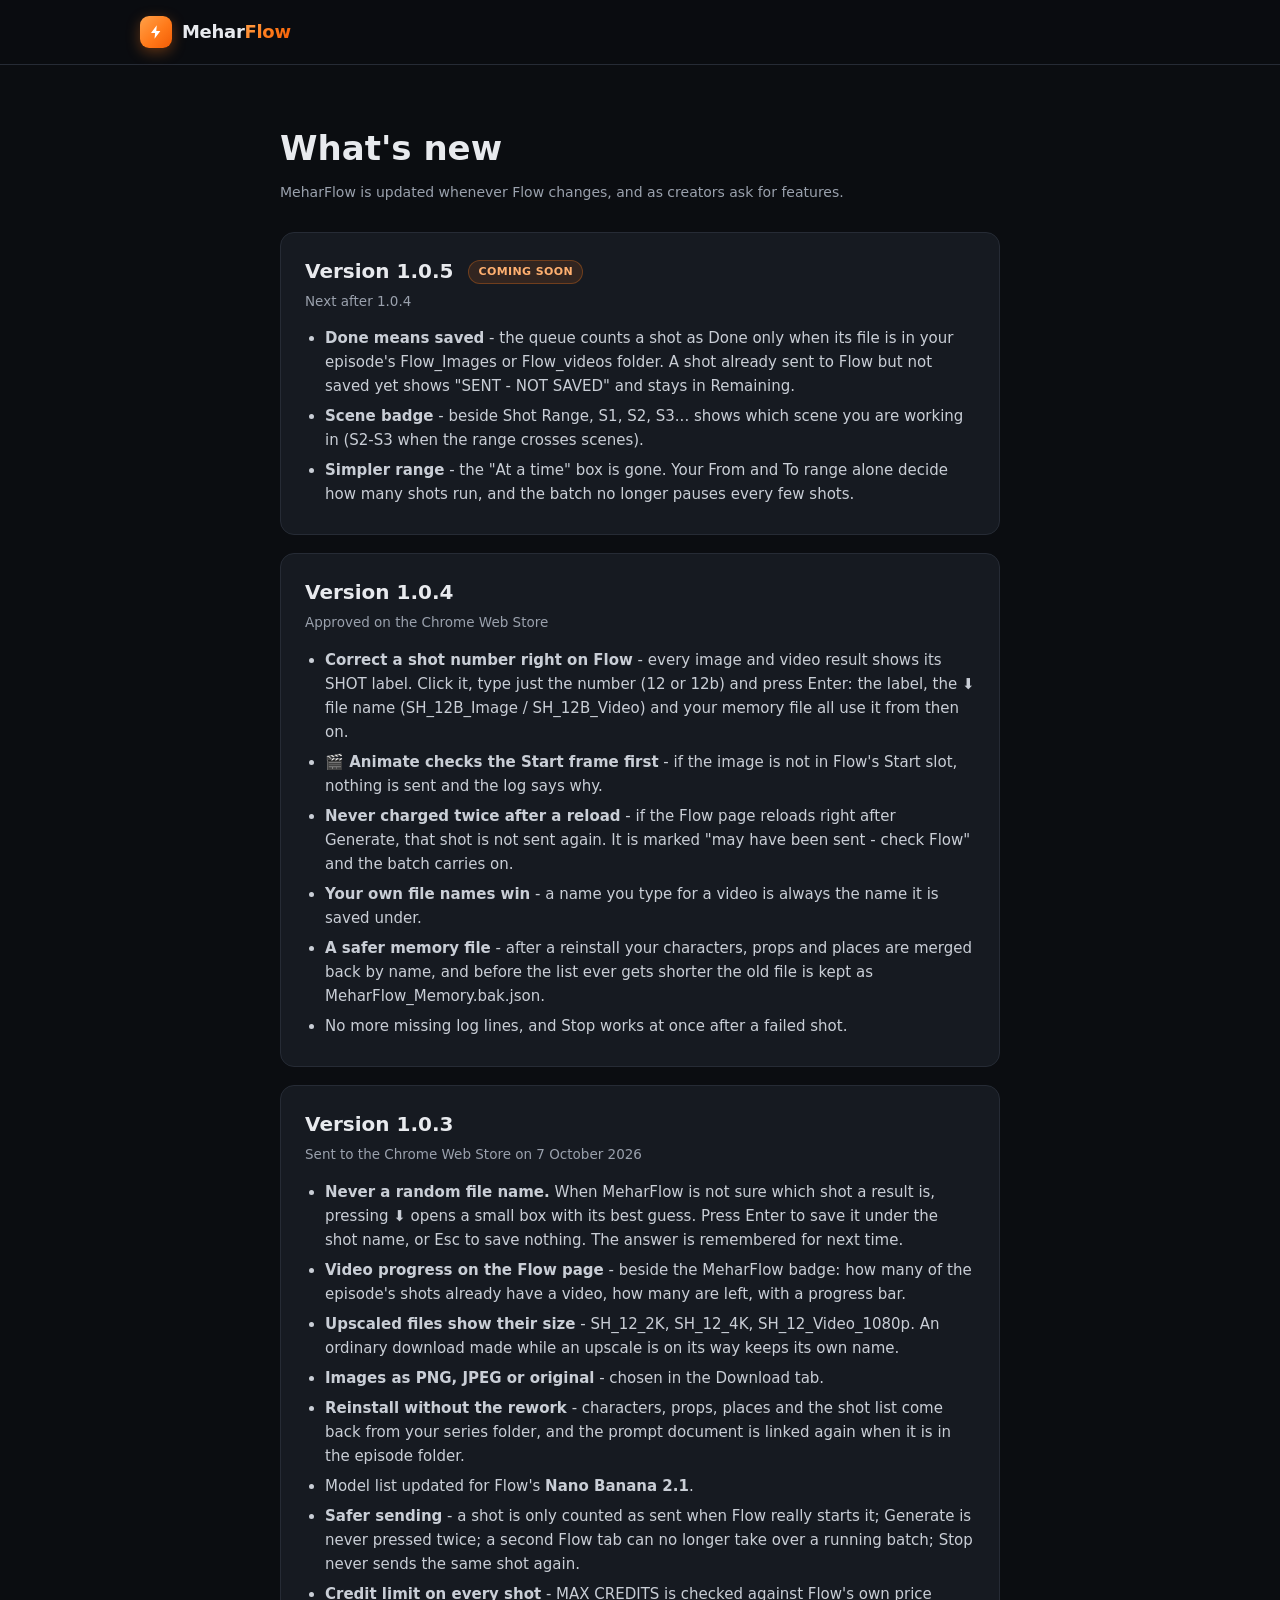
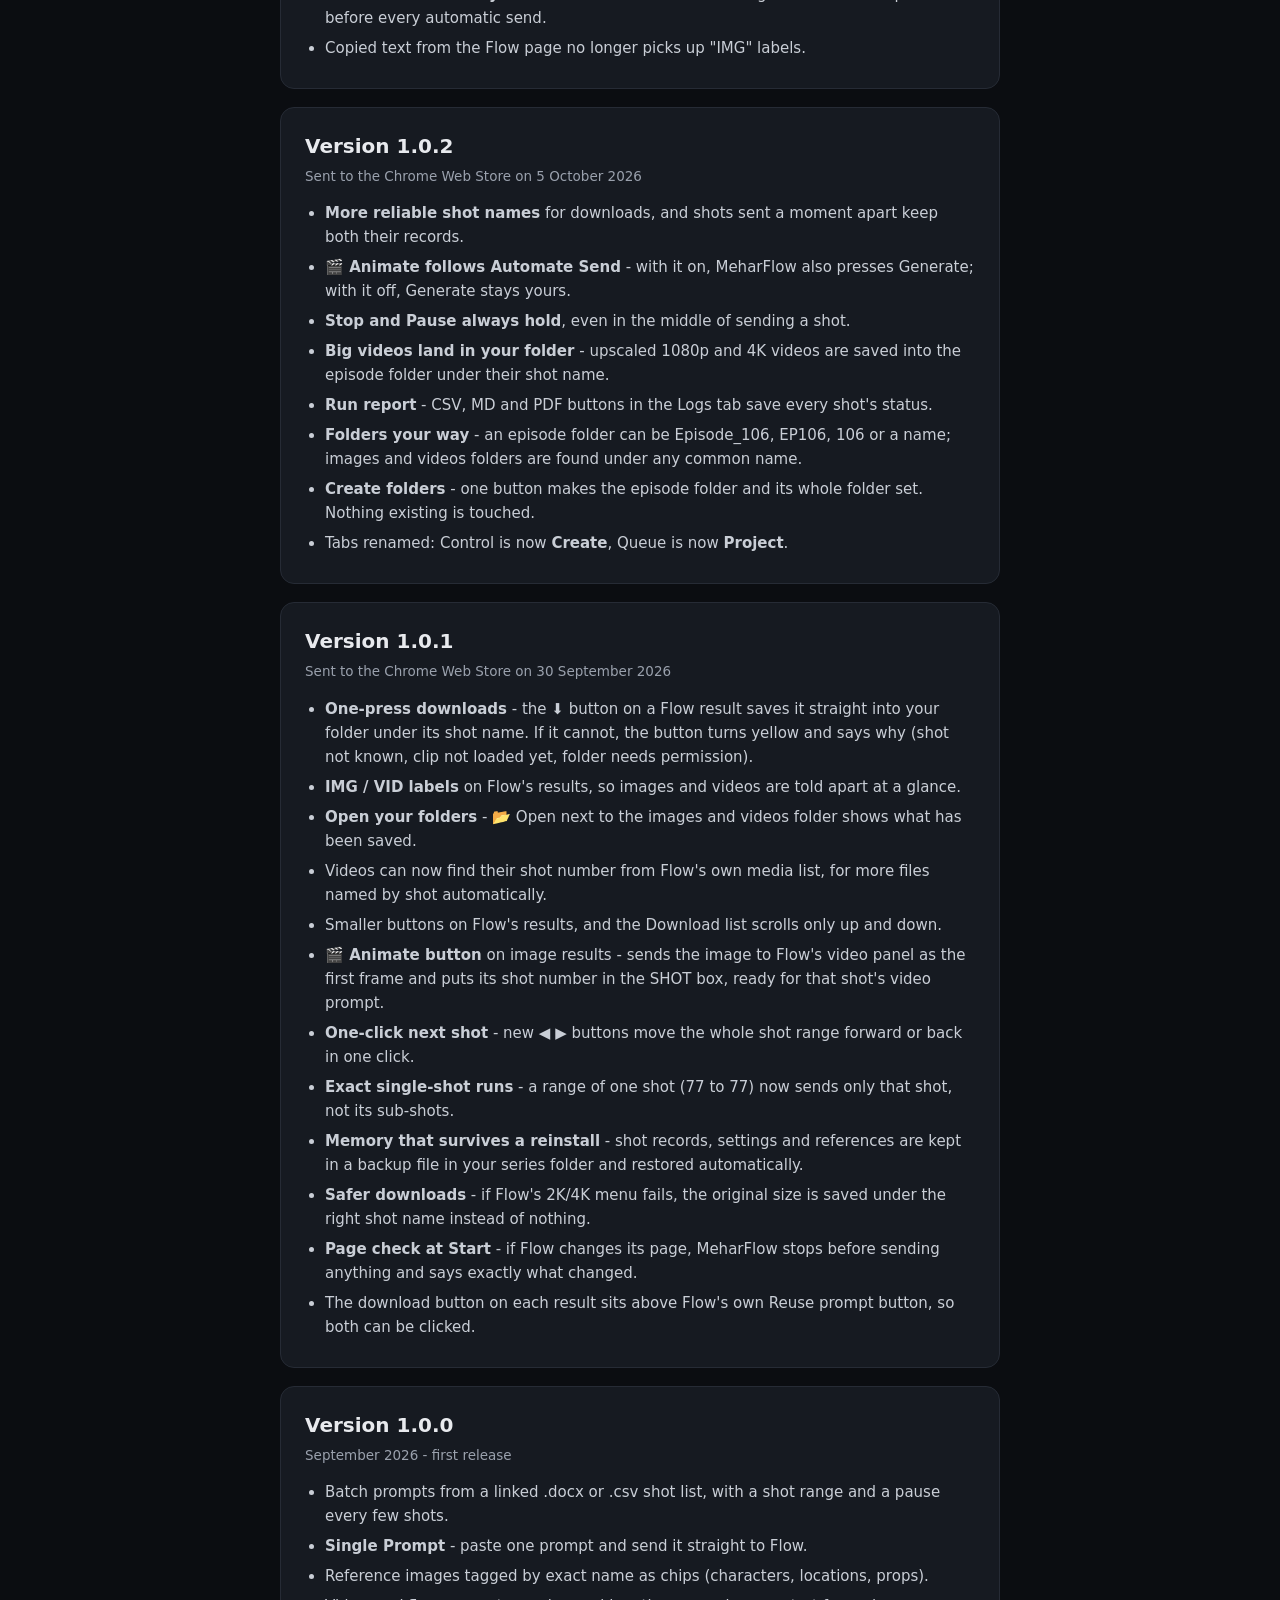
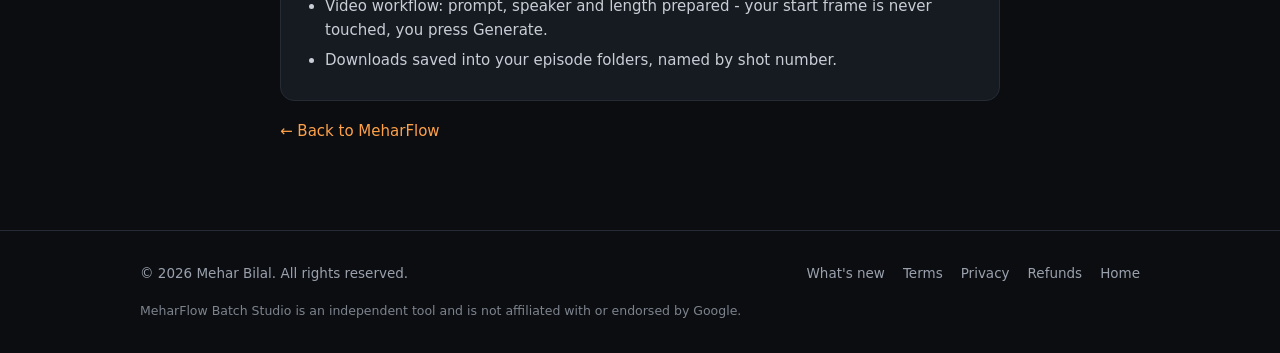
==== commit 7cd7c087: "Changelog: 1.0.4 approved Co-Authored-By: Claude Sonnet 5.5 <noreply@anthropic.com>" ====
--- a/changelog.html
+++ b/changelog.html
@@ -38,8 +38,8 @@
   </div>
 
   <div class="release">
-    <h2>Version 1.0.4 <span class="tag">Coming soon</span></h2>
-    <div class="when">Being sent to the Chrome Web Store next</div>
+    <h2>Version 1.0.4</h2>
+    <div class="when">Approved on the Chrome Web Store</div>
     <ul>
       <li><strong>Correct a shot number right on Flow</strong> - every image and video result shows its SHOT label. Click it, type just the number (12 or 12b) and press Enter: the label, the ⬇ file name (SH_12B_Image / SH_12B_Video) and your memory file all use it from then on.</li>
       <li><strong>🎬 Animate checks the Start frame first</strong> - if the image is not in Flow's Start slot, nothing is sent and the log says why.</li>
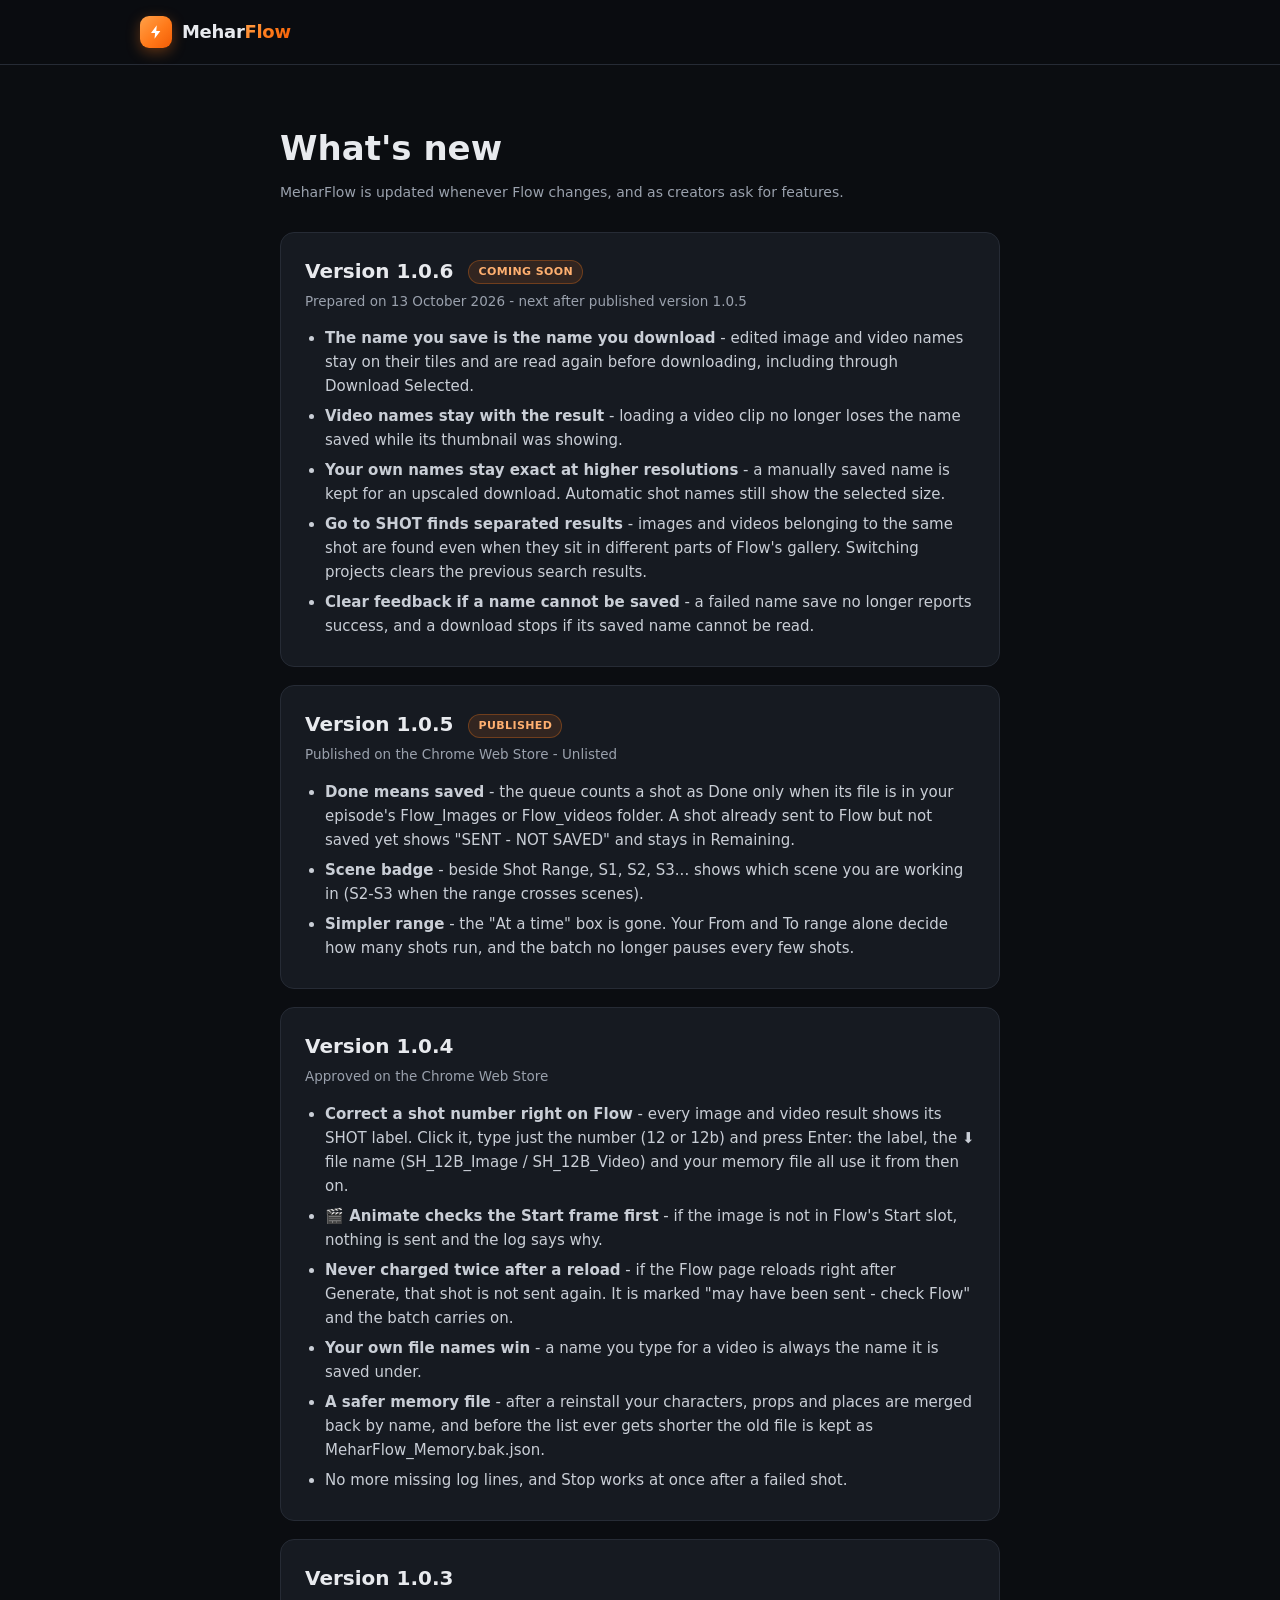
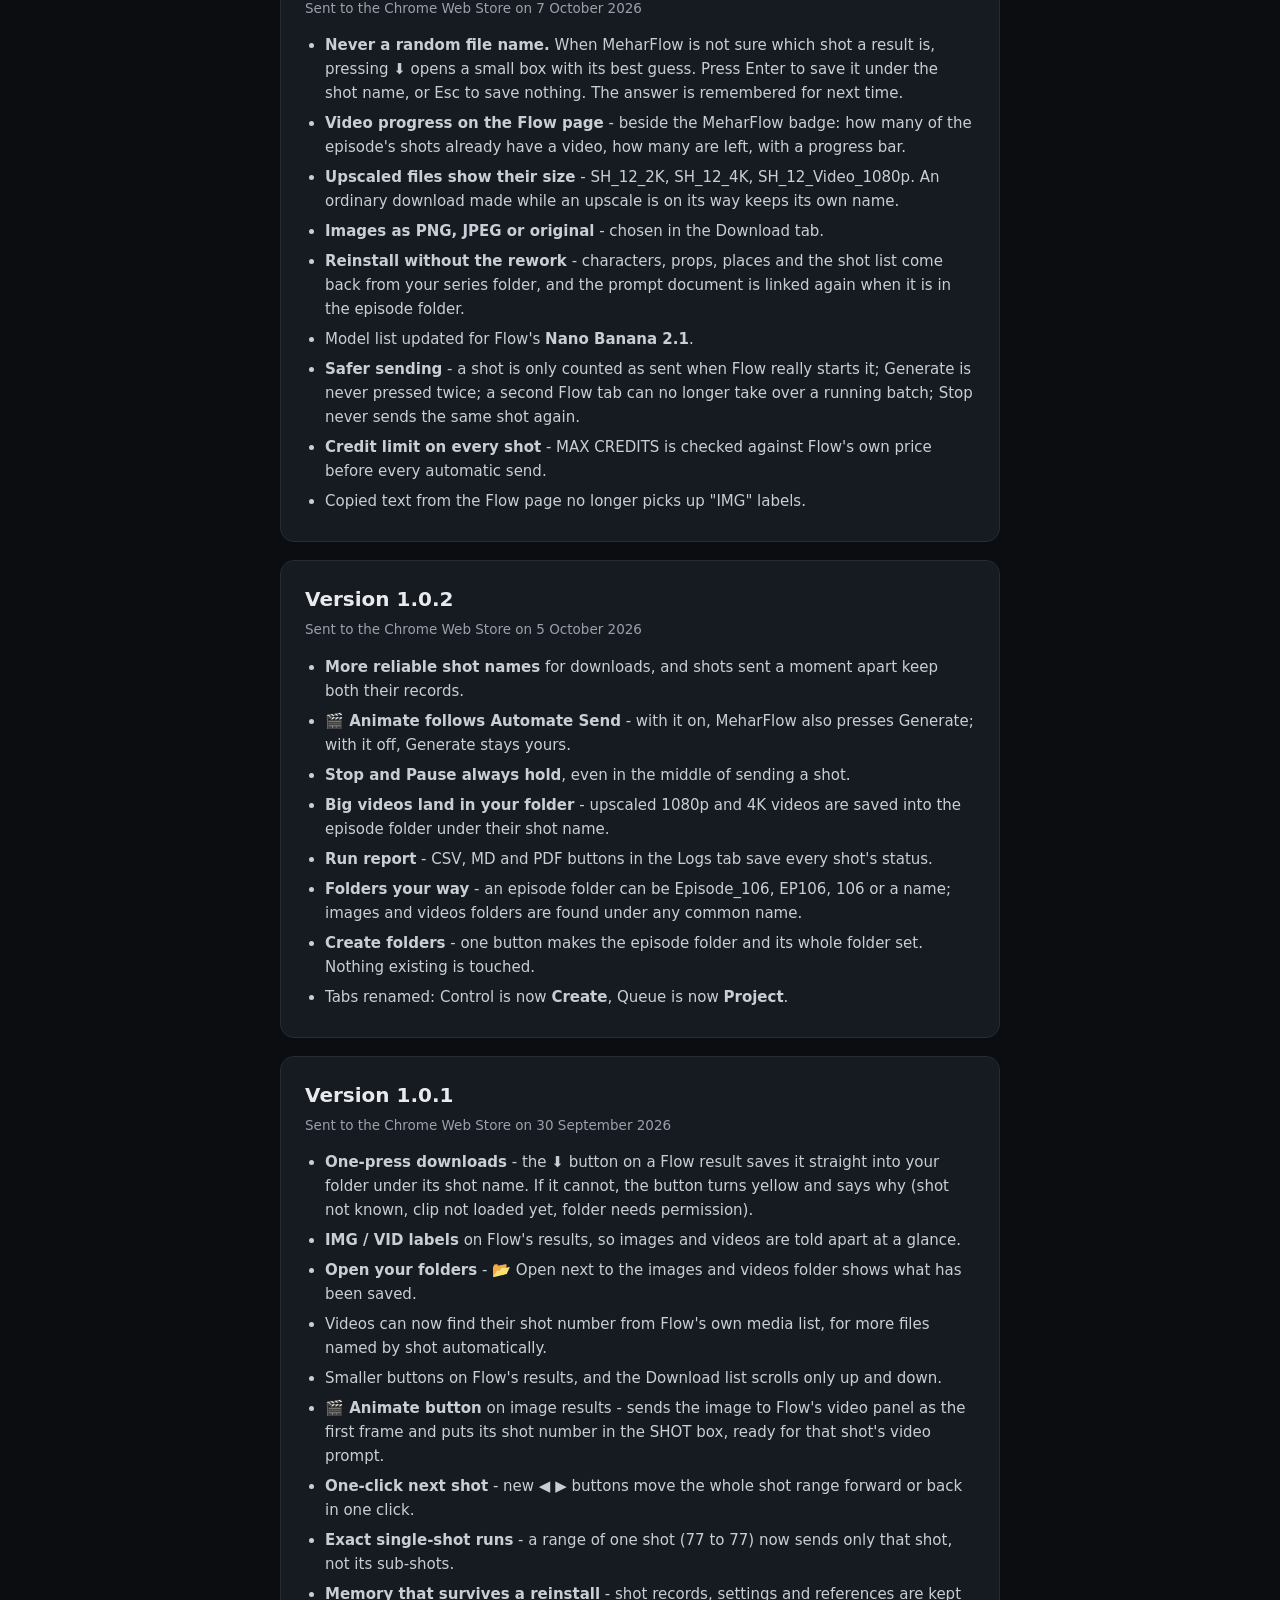
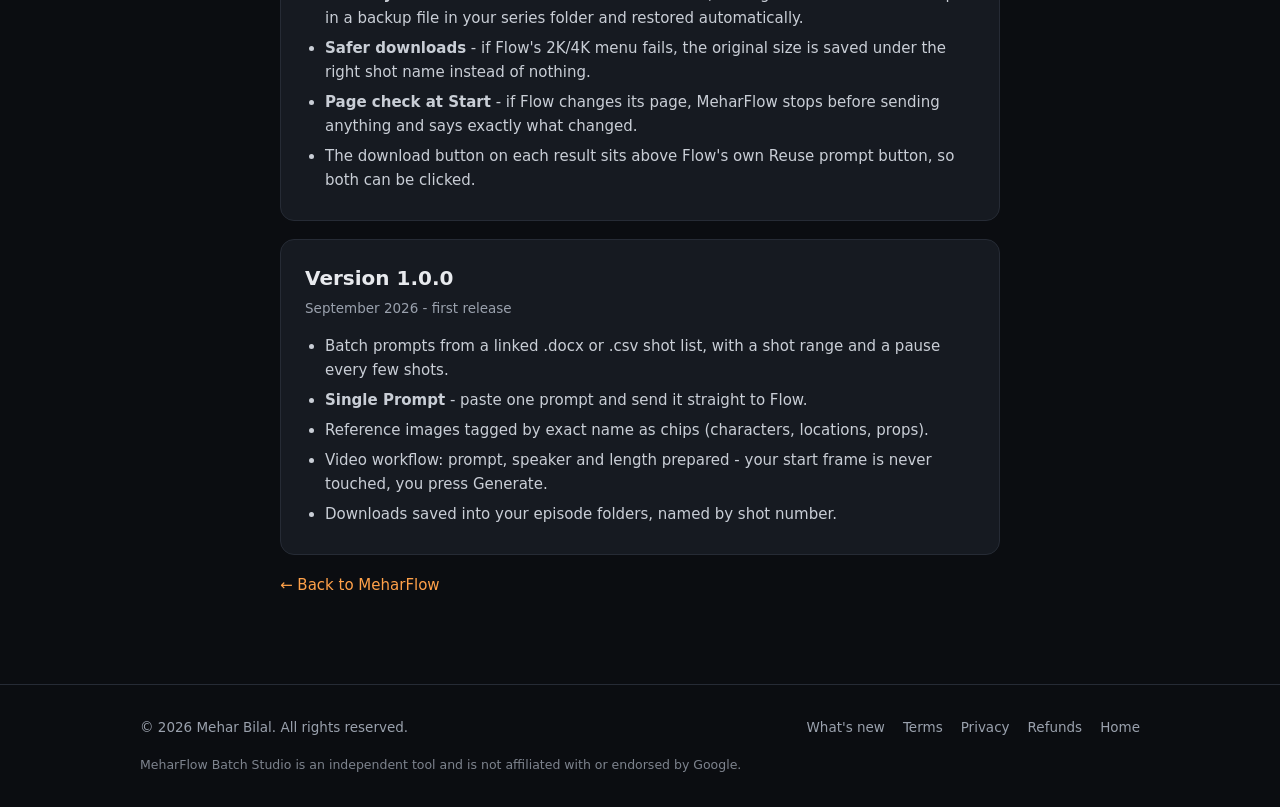
==== commit 7b9b9206: "Publish 1.0.5 status and preview 1.0.6 updates" ====
--- a/changelog.html
+++ b/changelog.html
@@ -28,8 +28,20 @@
   <div class="updated">MeharFlow is updated whenever Flow changes, and as creators ask for features.</div>
 
   <div class="release">
-    <h2>Version 1.0.5 <span class="tag">Coming soon</span></h2>
-    <div class="when">Next after 1.0.4</div>
+    <h2>Version 1.0.6 <span class="tag">Coming soon</span></h2>
+    <div class="when">Prepared on 13 October 2026 - next after published version 1.0.5</div>
+    <ul>
+      <li><strong>The name you save is the name you download</strong> - edited image and video names stay on their tiles and are read again before downloading, including through Download Selected.</li>
+      <li><strong>Video names stay with the result</strong> - loading a video clip no longer loses the name saved while its thumbnail was showing.</li>
+      <li><strong>Your own names stay exact at higher resolutions</strong> - a manually saved name is kept for an upscaled download. Automatic shot names still show the selected size.</li>
+      <li><strong>Go to SHOT finds separated results</strong> - images and videos belonging to the same shot are found even when they sit in different parts of Flow's gallery. Switching projects clears the previous search results.</li>
+      <li><strong>Clear feedback if a name cannot be saved</strong> - a failed name save no longer reports success, and a download stops if its saved name cannot be read.</li>
+    </ul>
+  </div>
+
+  <div class="release">
+    <h2>Version 1.0.5 <span class="tag">Published</span></h2>
+    <div class="when">Published on the Chrome Web Store - Unlisted</div>
     <ul>
       <li><strong>Done means saved</strong> - the queue counts a shot as Done only when its file is in your episode's Flow_Images or Flow_videos folder. A shot already sent to Flow but not saved yet shows "SENT - NOT SAVED" and stays in Remaining.</li>
       <li><strong>Scene badge</strong> - beside Shot Range, S1, S2, S3... shows which scene you are working in (S2-S3 when the range crosses scenes).</li>
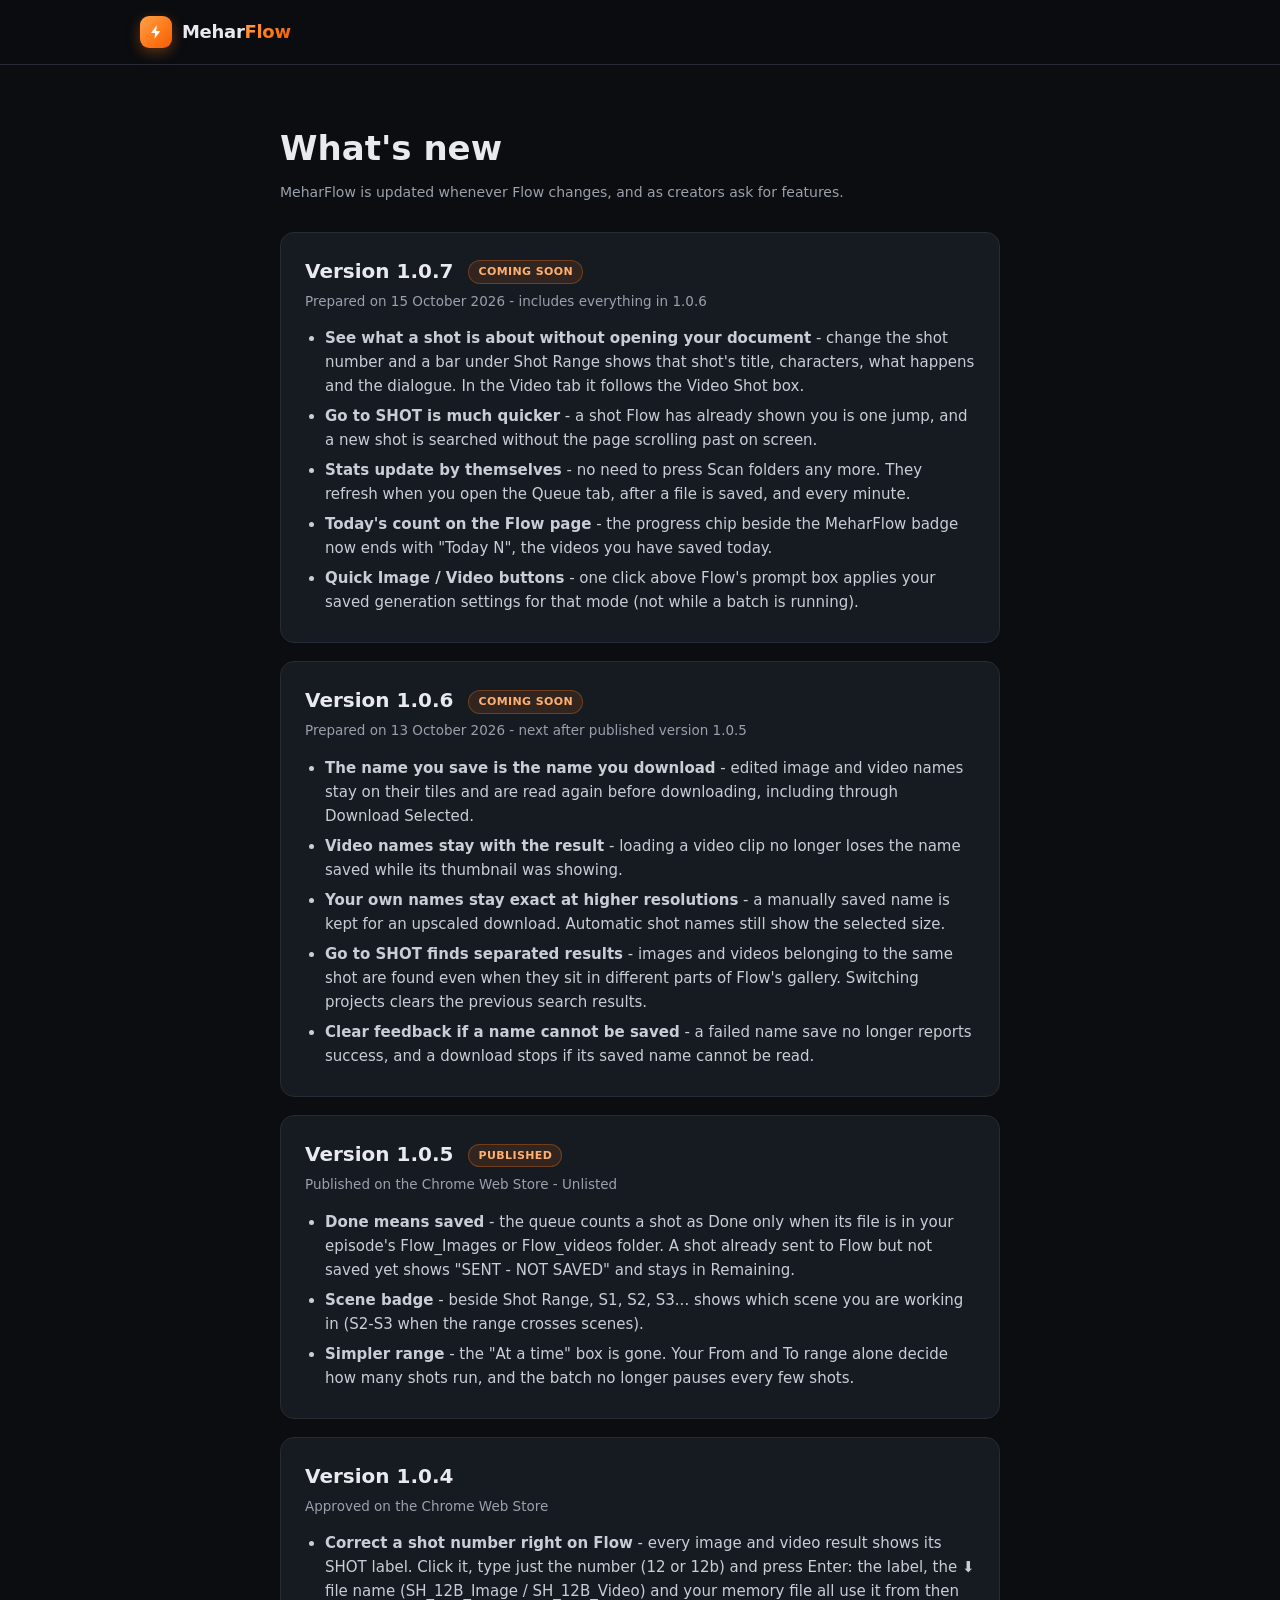
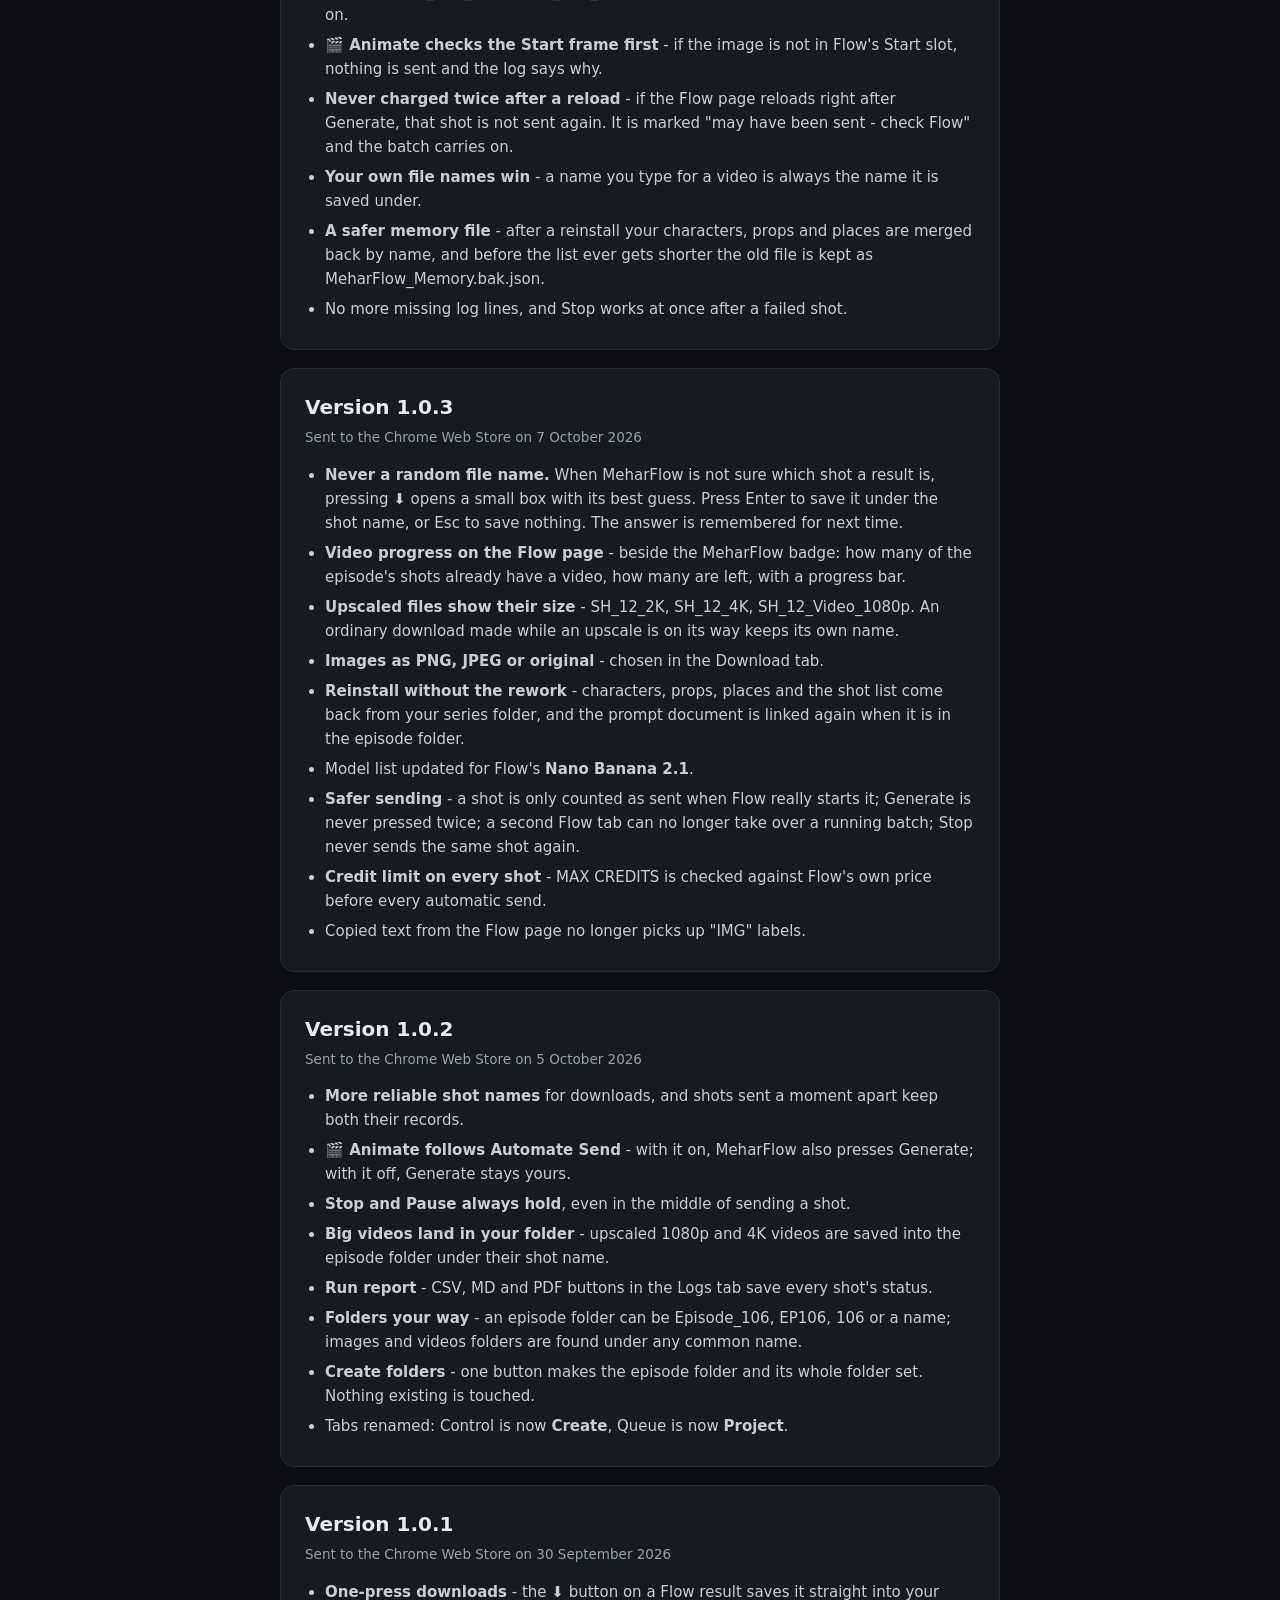
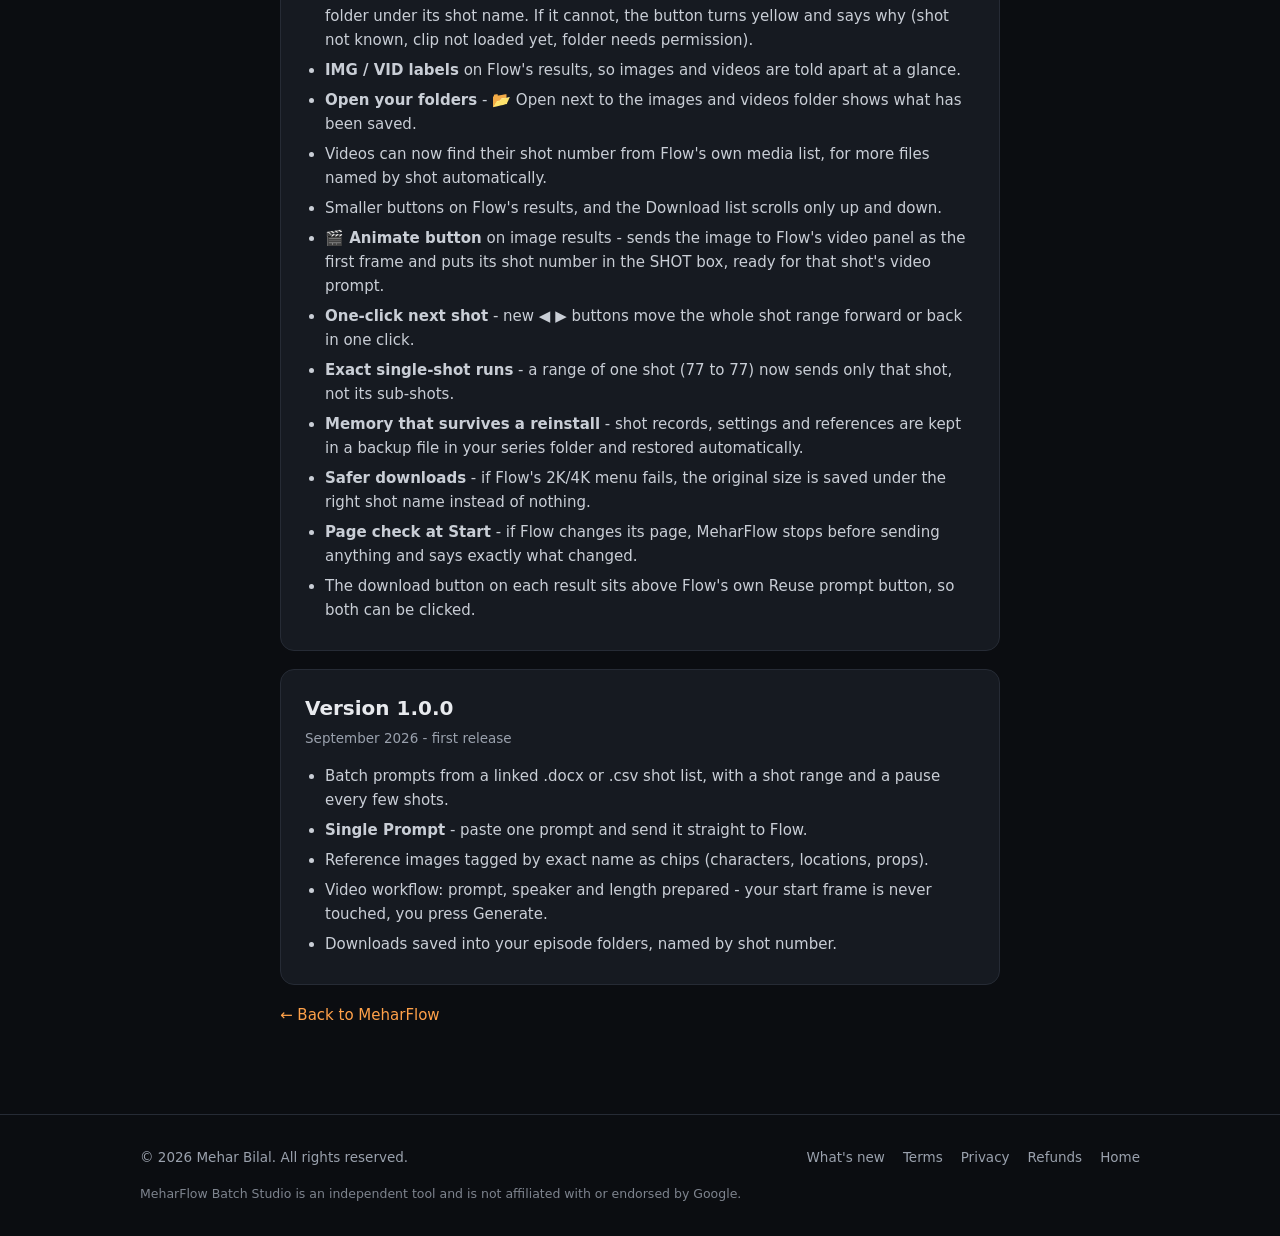
==== commit c8646795: "Changelog: 1.0.7 coming soon Co-Authored-By: Claude Sonnet 5.5 <noreply@anthropic.com>" ====
--- a/changelog.html
+++ b/changelog.html
@@ -26,6 +26,18 @@
 <main class="legal">
   <h1>What's new</h1>
   <div class="updated">MeharFlow is updated whenever Flow changes, and as creators ask for features.</div>
+
+  <div class="release">
+    <h2>Version 1.0.7 <span class="tag">Coming soon</span></h2>
+    <div class="when">Prepared on 15 October 2026 - includes everything in 1.0.6</div>
+    <ul>
+      <li><strong>See what a shot is about without opening your document</strong> - change the shot number and a bar under Shot Range shows that shot's title, characters, what happens and the dialogue. In the Video tab it follows the Video Shot box.</li>
+      <li><strong>Go to SHOT is much quicker</strong> - a shot Flow has already shown you is one jump, and a new shot is searched without the page scrolling past on screen.</li>
+      <li><strong>Stats update by themselves</strong> - no need to press Scan folders any more. They refresh when you open the Queue tab, after a file is saved, and every minute.</li>
+      <li><strong>Today's count on the Flow page</strong> - the progress chip beside the MeharFlow badge now ends with "Today N", the videos you have saved today.</li>
+      <li><strong>Quick Image / Video buttons</strong> - one click above Flow's prompt box applies your saved generation settings for that mode (not while a batch is running).</li>
+    </ul>
+  </div>
 
   <div class="release">
     <h2>Version 1.0.6 <span class="tag">Coming soon</span></h2>
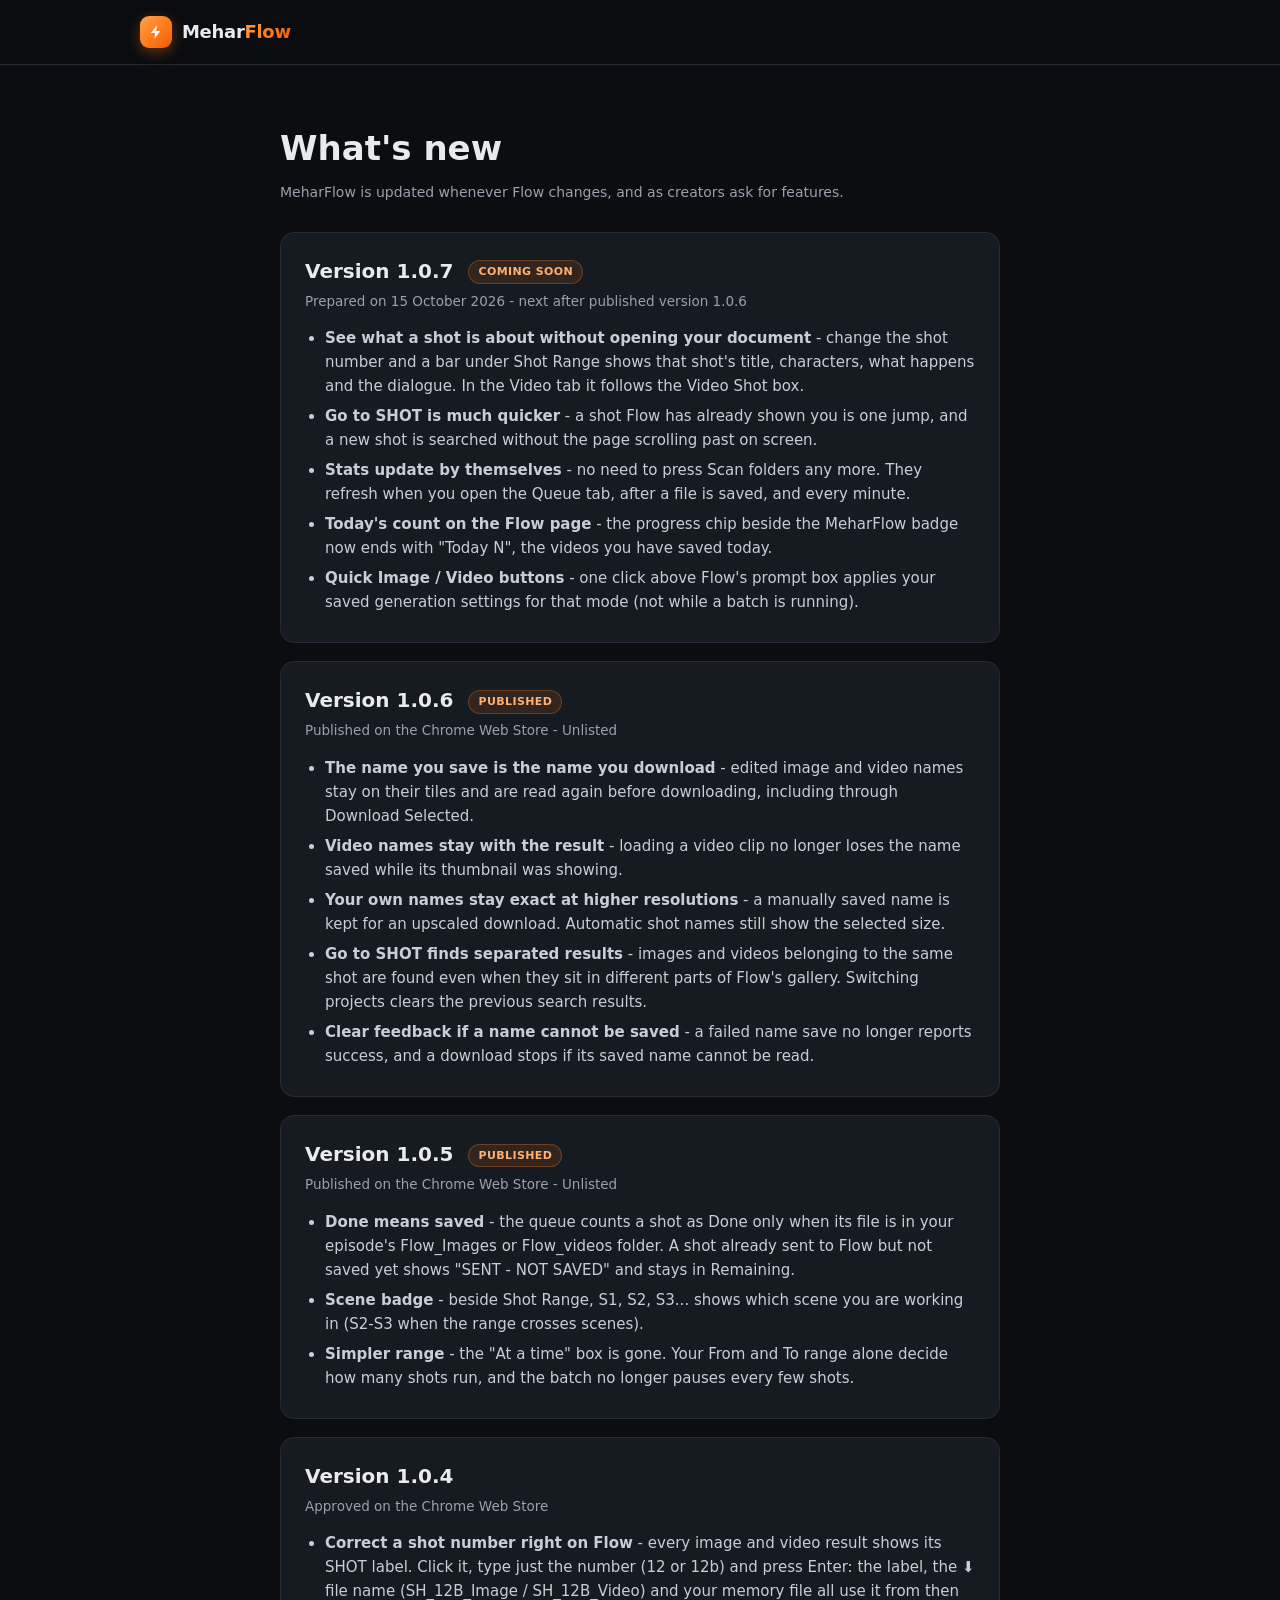
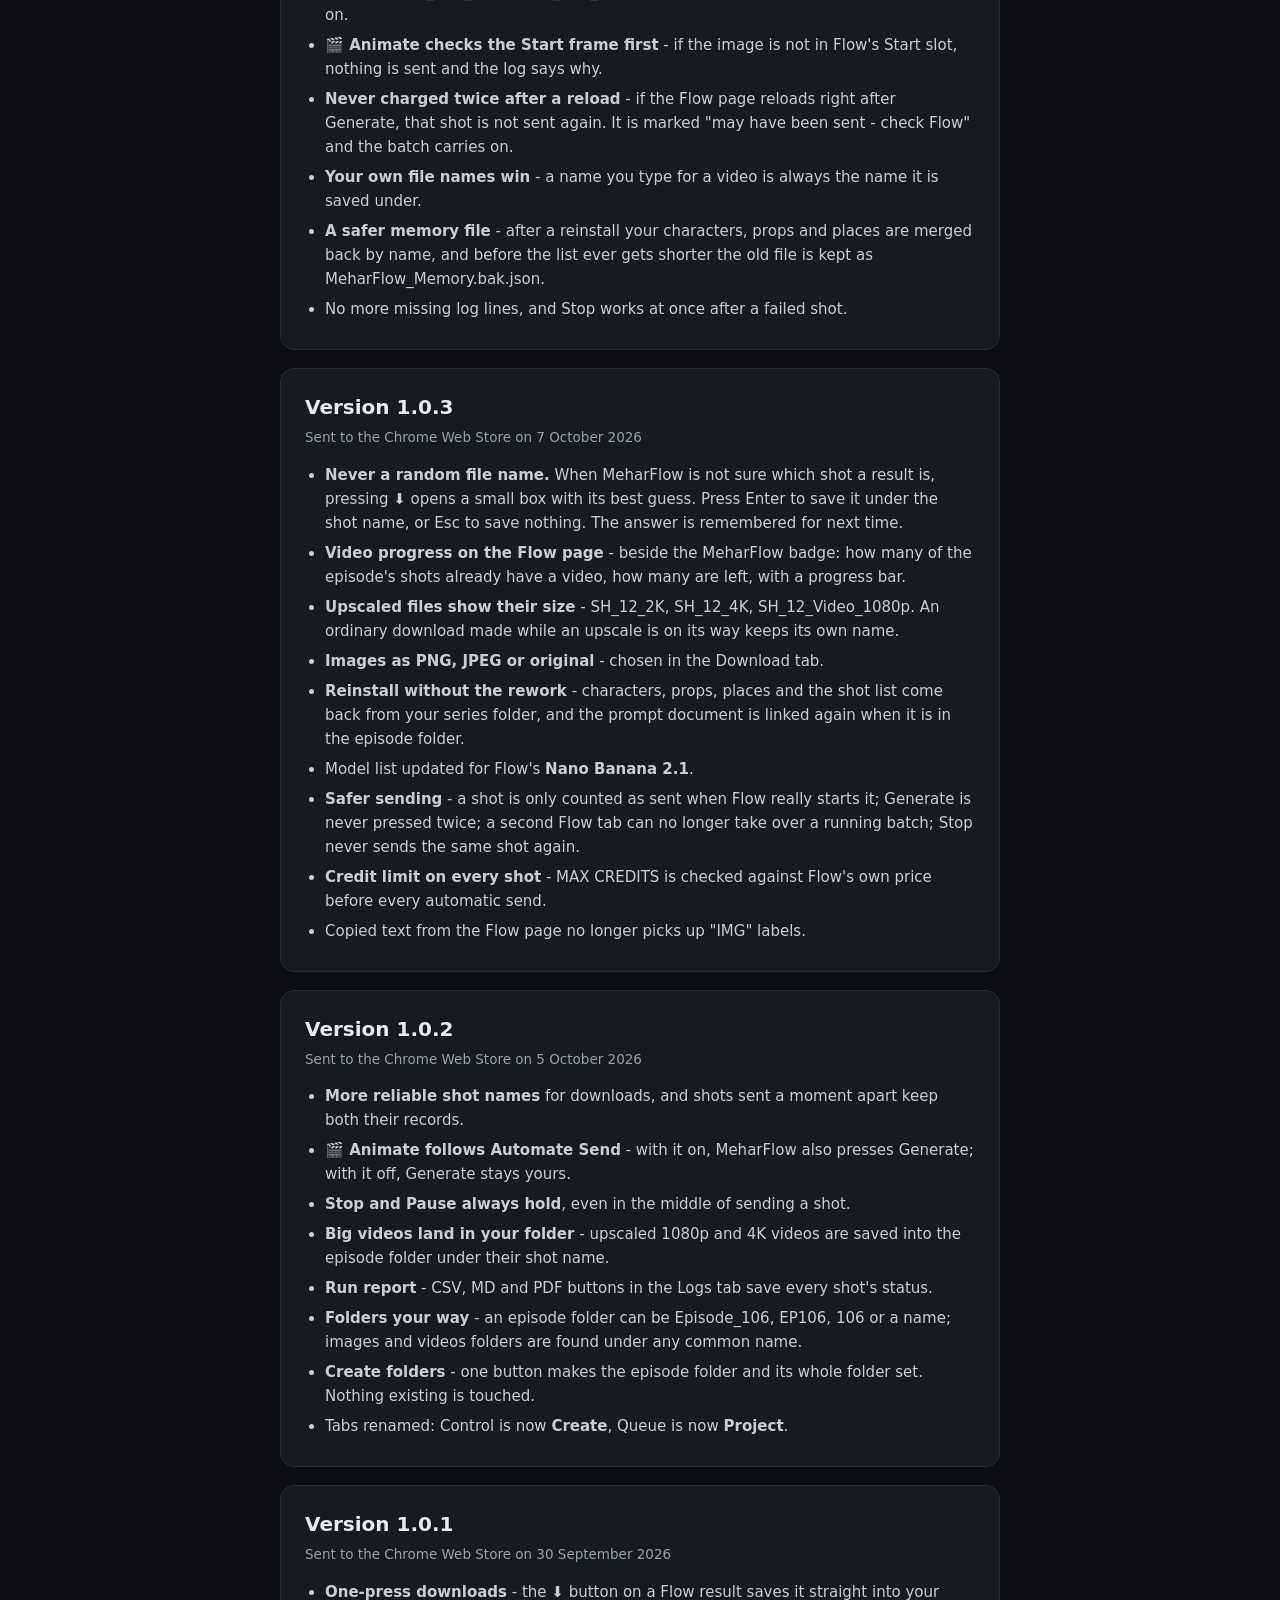
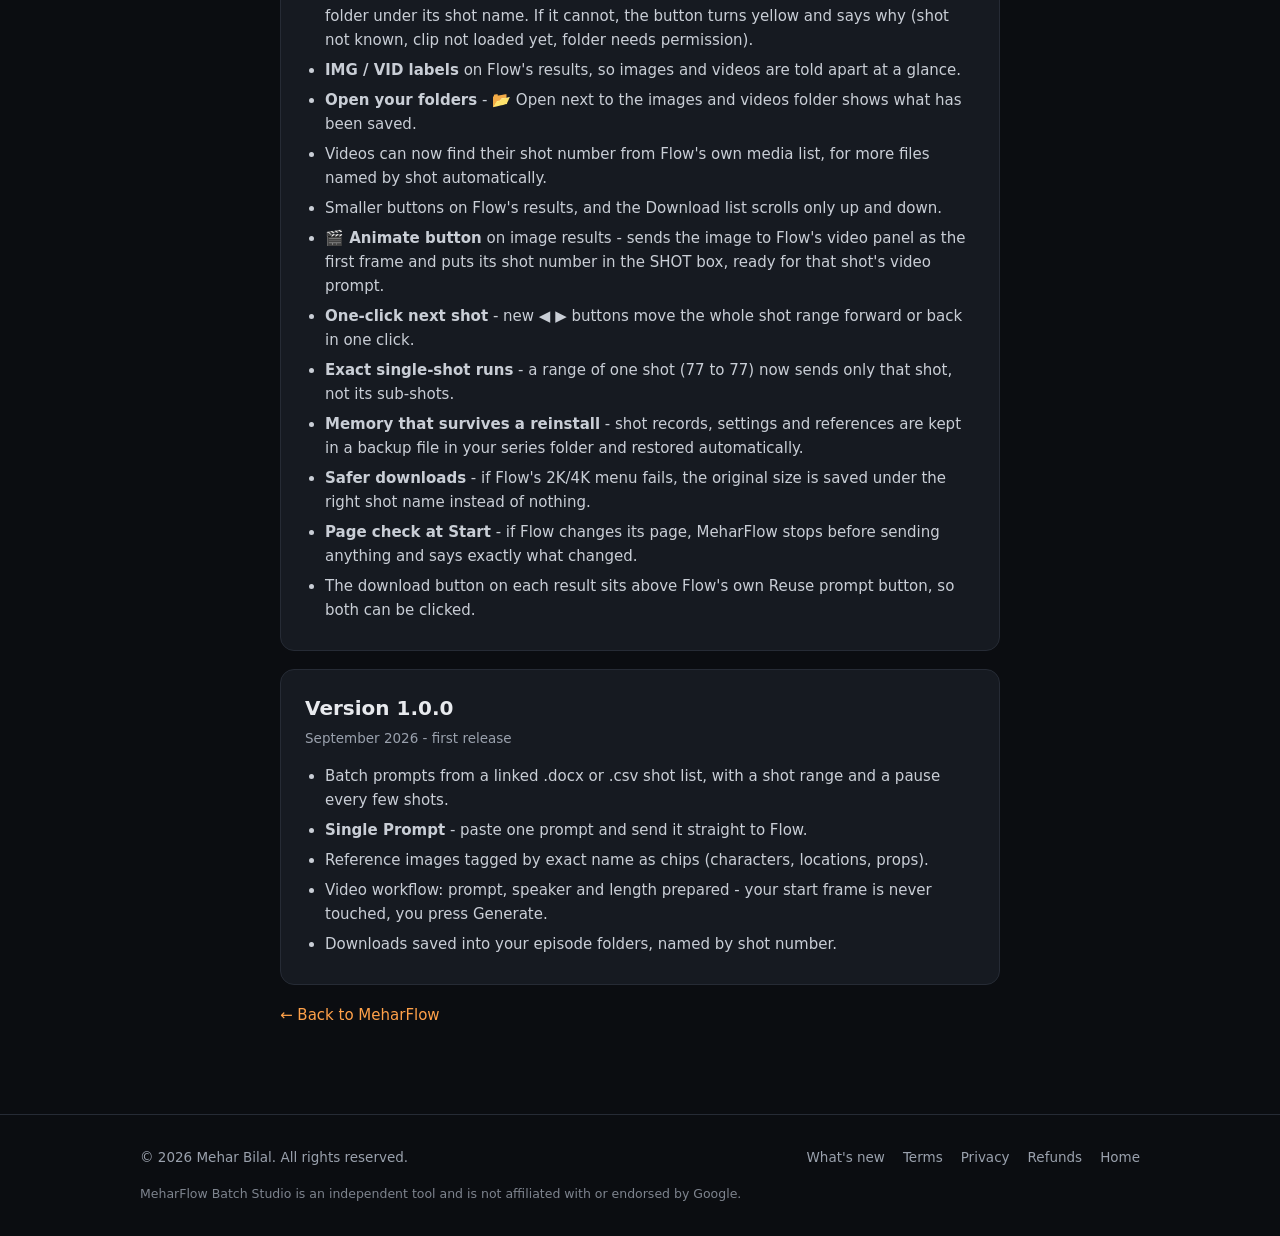
==== commit 7e7600f9: "Changelog: 1.0.6 published Co-Authored-By: Claude Sonnet 5.5 <noreply@anthropic.com>" ====
--- a/changelog.html
+++ b/changelog.html
@@ -29,7 +29,7 @@
 
   <div class="release">
     <h2>Version 1.0.7 <span class="tag">Coming soon</span></h2>
-    <div class="when">Prepared on 15 October 2026 - includes everything in 1.0.6</div>
+    <div class="when">Prepared on 15 October 2026 - next after published version 1.0.6</div>
     <ul>
       <li><strong>See what a shot is about without opening your document</strong> - change the shot number and a bar under Shot Range shows that shot's title, characters, what happens and the dialogue. In the Video tab it follows the Video Shot box.</li>
       <li><strong>Go to SHOT is much quicker</strong> - a shot Flow has already shown you is one jump, and a new shot is searched without the page scrolling past on screen.</li>
@@ -40,8 +40,8 @@
   </div>
 
   <div class="release">
-    <h2>Version 1.0.6 <span class="tag">Coming soon</span></h2>
-    <div class="when">Prepared on 13 October 2026 - next after published version 1.0.5</div>
+    <h2>Version 1.0.6 <span class="tag">Published</span></h2>
+    <div class="when">Published on the Chrome Web Store - Unlisted</div>
     <ul>
       <li><strong>The name you save is the name you download</strong> - edited image and video names stay on their tiles and are read again before downloading, including through Download Selected.</li>
       <li><strong>Video names stay with the result</strong> - loading a video clip no longer loses the name saved while its thumbnail was showing.</li>
